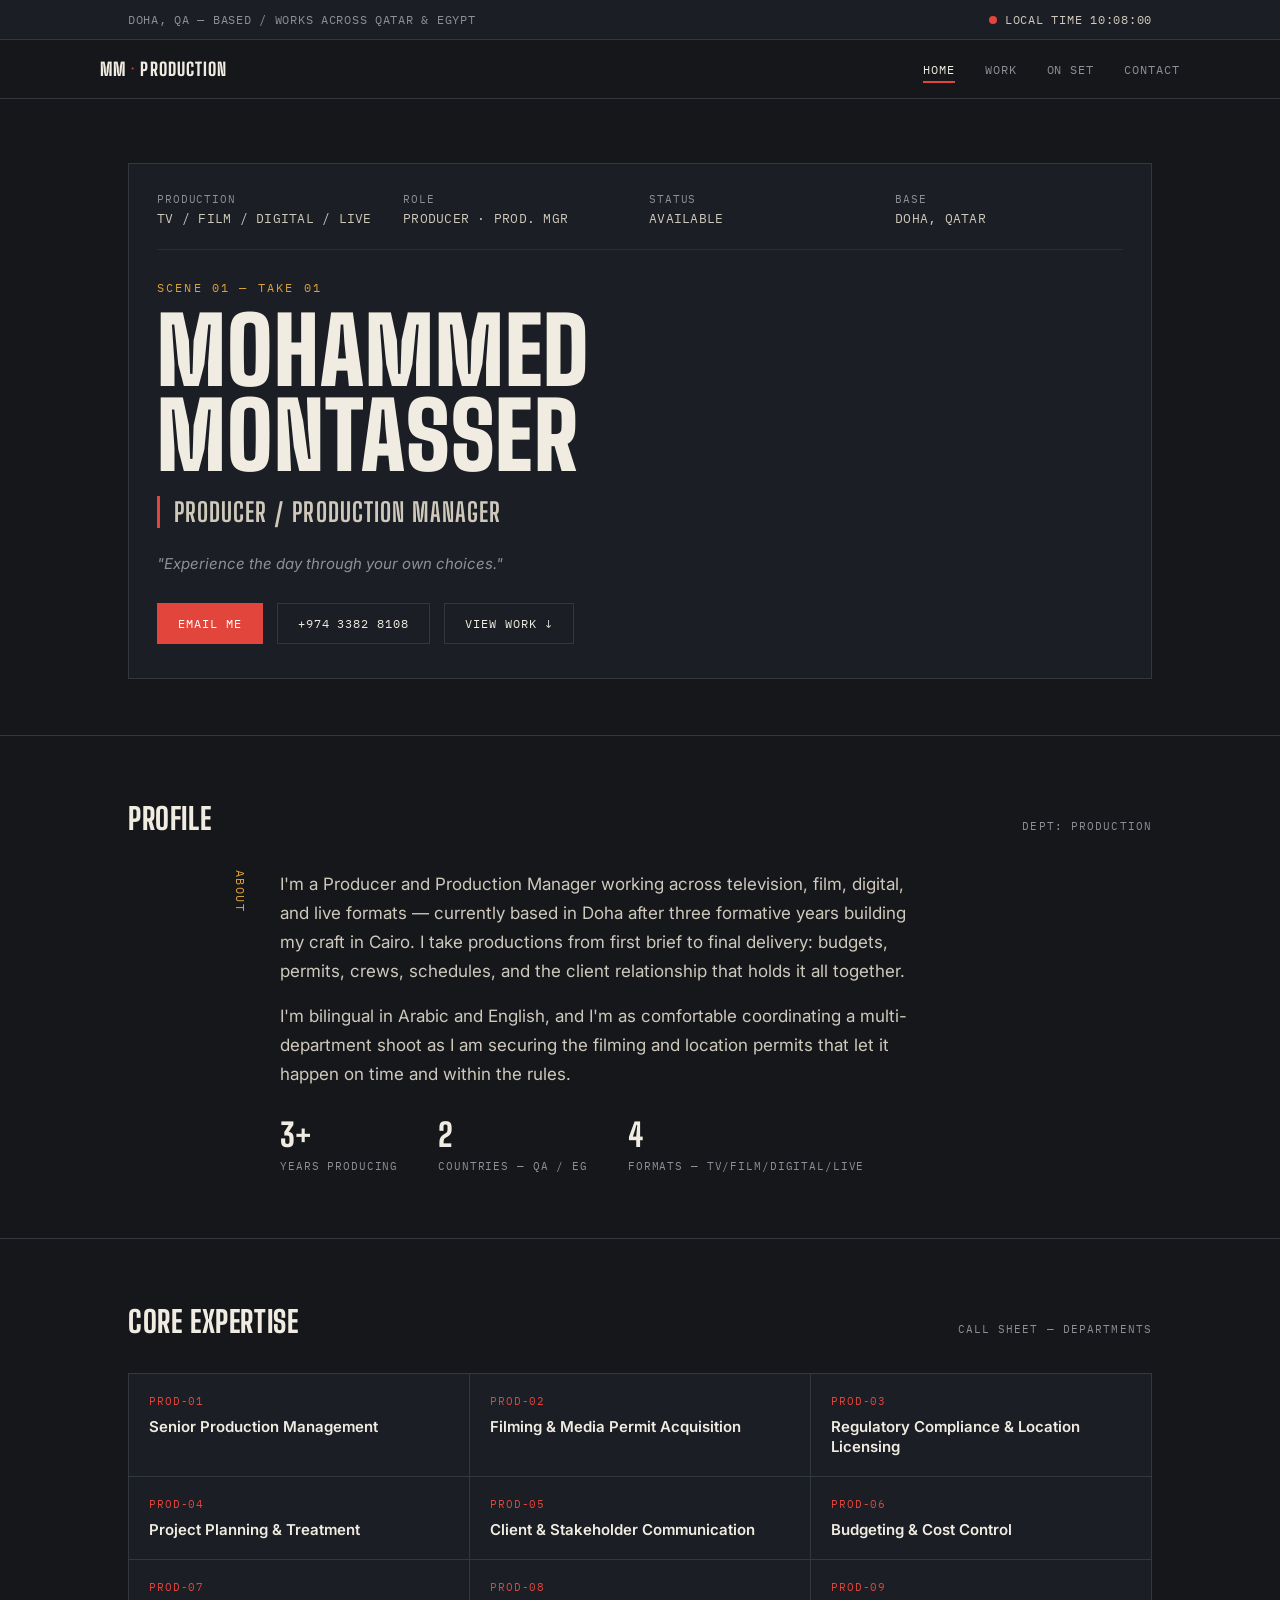
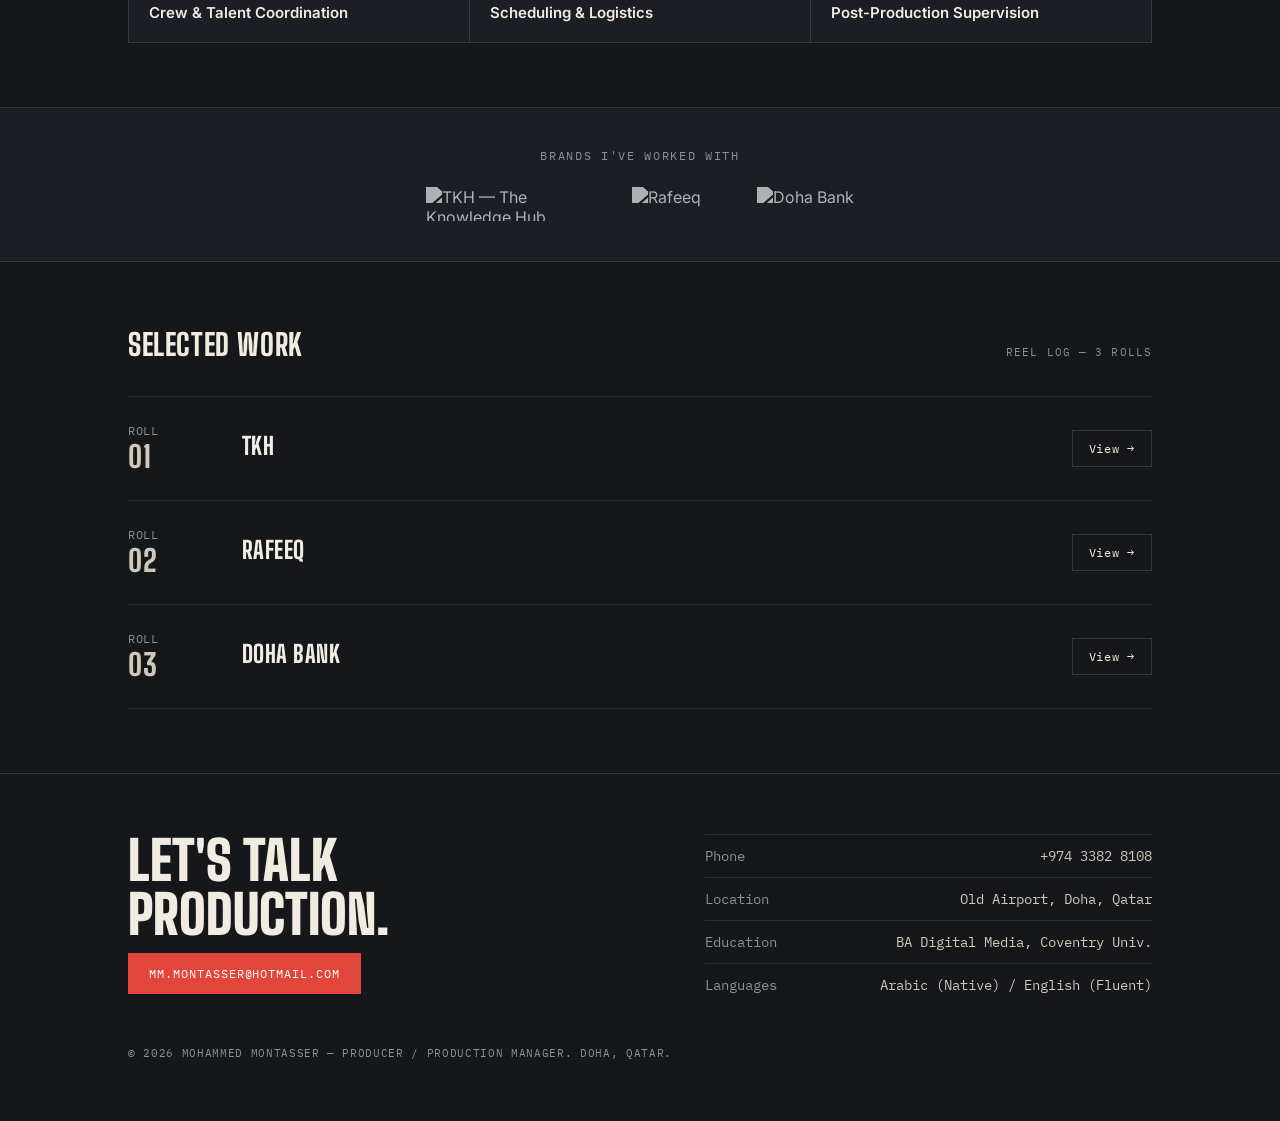
==== index.html @ 74877bb8 "Add files via upload" ====
<!DOCTYPE html>
<html lang="en">
<head>
<meta charset="UTF-8">
<meta name="viewport" content="width=device-width, initial-scale=1.0">
<title>Mohammed Montasser — Producer / Production Manager</title>
<link rel="preconnect" href="https://fonts.googleapis.com">
<link rel="preconnect" href="https://fonts.gstatic.com" crossorigin>
<link href="https://fonts.googleapis.com/css2?family=Big+Shoulders+Display:wght@600;700;900&family=IBM+Plex+Mono:wght@400;500;600&family=Inter:wght@400;500;600;700&display=swap" rel="stylesheet">
<link rel="stylesheet" href="styles.css">
</head>
<body>

  <div class="statusbar">
    <div class="wrap">
      <span>DOHA, QA — BASED / WORKS ACROSS QATAR &amp; EGYPT</span>
      <span class="onair"><span class="dot"></span> LOCAL TIME <span id="clock">--:--:--</span></span>
    </div>
  </div>

  <nav class="nav">
    <div class="wrap">
      <a class="brand" href="index.html">MM <span>·</span> PRODUCTION</a>
      <ul>
        <li><a href="index.html" class="active">Home</a></li>
        <li><a href="index.html#work">Work</a></li>
        <li><a href="on-set.html">On Set</a></li>
        <li><a href="index.html#contact">Contact</a></li>
      </ul>
    </div>
  </nav>

  <header class="hero">
    <div class="wrap">
      <div class="slate">
        <div class="slate-fields">
          <div>PRODUCTION <span>TV / FILM / DIGITAL / LIVE</span></div>
          <div>ROLE <span>PRODUCER · PROD. MGR</span></div>
          <div>STATUS <span>AVAILABLE</span></div>
          <div>BASE <span>DOHA, QATAR</span></div>
        </div>
        <div class="slate-main">
          <p class="eyebrow">SCENE 01 — TAKE 01</p>
          <h1 class="name">Mohammed<br>Montasser</h1>
          <p class="role-line">Producer / Production Manager</p>
          <p class="hero-quote">"Experience the day through your own choices."</p>
          <div class="hero-actions">
            <a class="btn primary" href="mailto:mm.montasser@hotmail.com">Email Me</a>
            <a class="btn" href="tel:+97433828108">+974 3382 8108</a>
            <a class="btn" href="#work">View Work ↓</a>
          </div>
        </div>
      </div>
    </div>
  </header>

  <section class="block" id="about">
    <div class="wrap">
      <div class="section-head">
        <h2>Profile</h2>
        <span class="section-tag">DEPT: PRODUCTION</span>
      </div>
      <div class="about-grid">
        <div class="about-label">ABOUT</div>
        <div>
          <p>I'm a Producer and Production Manager working across television, film, digital, and live formats — currently based in Doha after three formative years building my craft in Cairo. I take productions from first brief to final delivery: budgets, permits, crews, schedules, and the client relationship that holds it all together.</p>
          <p>I'm bilingual in Arabic and English, and I'm as comfortable coordinating a multi-department shoot as I am securing the filming and location permits that let it happen on time and within the rules.</p>
          <div class="about-stats">
            <div class="stat"><b>3+</b><span>Years Producing</span></div>
            <div class="stat"><b>2</b><span>Countries — QA / EG</span></div>
            <div class="stat"><b>4</b><span>Formats — TV/Film/Digital/Live</span></div>
          </div>
        </div>
      </div>
    </div>
  </section>

  <section class="block" id="expertise">
    <div class="wrap">
      <div class="section-head">
        <h2>Core Expertise</h2>
        <span class="section-tag">CALL SHEET — DEPARTMENTS</span>
      </div>
      <div class="tag-grid">
        <div class="tag-cell"><span class="tag-code">PROD-01</span><span class="tag-name">Senior Production Management</span></div>
        <div class="tag-cell"><span class="tag-code">PROD-02</span><span class="tag-name">Filming &amp; Media Permit Acquisition</span></div>
        <div class="tag-cell"><span class="tag-code">PROD-03</span><span class="tag-name">Regulatory Compliance &amp; Location Licensing</span></div>
        <div class="tag-cell"><span class="tag-code">PROD-04</span><span class="tag-name">Project Planning &amp; Treatment</span></div>
        <div class="tag-cell"><span class="tag-code">PROD-05</span><span class="tag-name">Client &amp; Stakeholder Communication</span></div>
        <div class="tag-cell"><span class="tag-code">PROD-06</span><span class="tag-name">Budgeting &amp; Cost Control</span></div>
        <div class="tag-cell"><span class="tag-code">PROD-07</span><span class="tag-name">Crew &amp; Talent Coordination</span></div>
        <div class="tag-cell"><span class="tag-code">PROD-08</span><span class="tag-name">Scheduling &amp; Logistics</span></div>
        <div class="tag-cell"><span class="tag-code">PROD-09</span><span class="tag-name">Post-Production Supervision</span></div>
      </div>
    </div>
  </section>

  <section class="logo-strip">
    <div class="wrap">
      <p class="logo-strip-label">Brands I've worked with</p>
      <div class="logo-row">
        <img src="https://info.tkh.edu.eg/hubfs/The%20Knowledge%20Hub_Logo-02.png" alt="TKH — The Knowledge Hub Universities" class="brand-logo">
        <img src="logos/rafeeq.png" alt="Rafeeq" class="brand-logo">
        <img src="https://companieslogo.com/img/orig/DHBK.QA_BIG-c0609cbf.png" alt="Doha Bank" class="brand-logo">
      </div>
    </div>
  </section>

  <section class="block" id="work">
    <div class="wrap">
      <div class="section-head">
        <h2>Selected Work</h2>
        <span class="section-tag">REEL LOG — 3 ROLLS</span>
      </div>
      <div class="work-list">
        <div class="work-item">
          <div class="work-roll">ROLL<b>01</b></div>
          <div>
            <p class="work-title">TKH</p>
          </div>
          <a class="work-link" href="https://mohammedmontasser.mypixieset.com/portfolio/" target="_blank" rel="noopener">View →</a>
        </div>
        <div class="work-item">
          <div class="work-roll">ROLL<b>02</b></div>
          <div>
            <p class="work-title">Rafeeq</p>
          </div>
          <a class="work-link" href="https://mohammedmontasser.mypixieset.com/new-page/" target="_blank" rel="noopener">View →</a>
        </div>
        <div class="work-item">
          <div class="work-roll">ROLL<b>03</b></div>
          <div>
            <p class="work-title">Doha Bank</p>
          </div>
          <a class="work-link" href="https://mohammedmontasser.mypixieset.com/portfolio/" target="_blank" rel="noopener">View →</a>
        </div>
      </div>
    </div>
  </section>

  <footer id="contact">
    <div class="wrap">
      <div class="contact-grid">
        <div>
          <h2>Let's talk<br>production.</h2>
          <a class="btn primary" href="mailto:mm.montasser@hotmail.com">mm.montasser@hotmail.com</a>
        </div>
        <ul class="contact-list">
          <li><span>Phone</span><a href="tel:+97433828108">+974 3382 8108</a></li>
          <li><span>Location</span><span>Old Airport, Doha, Qatar</span></li>
          <li><span>Education</span><span>BA Digital Media, Coventry Univ.</span></li>
          <li><span>Languages</span><span>Arabic (Native) / English (Fluent)</span></li>
        </ul>
      </div>
      <p class="foot-note">© 2026 MOHAMMED MONTASSER — PRODUCER / PRODUCTION MANAGER. DOHA, QATAR.</p>
    </div>
  </footer>

<script>
  function tick(){
    const el = document.getElementById('clock');
    const now = new Date();
    const parts = new Intl.DateTimeFormat('en-GB', {
      timeZone: 'Asia/Qatar',
      hour: '2-digit', minute: '2-digit', second: '2-digit', hour12: false
    }).formatToParts(now);
    const get = t => parts.find(p => p.type === t).value;
    el.textContent = `${get('hour')}:${get('minute')}:${get('second')}`;
  }
  tick();
  setInterval(tick, 1000);
</script>

</body>
</html>
---- styles.css ----
:root{
    --bg:        #15171b;
    --bg-panel:  #1b1e24;
    --bg-panel-2:#20242b;
    --paper:     #f1ece1;
    --paper-dim: #cfc9bc;
    --muted:     #8d9096;
    --line:      #33373e;
    --line-soft: #2a2d33;
    --red:       #e2453c;
    --amber:     #d9a03b;
    --ink:       #17181a;

    --font-display: 'Big Shoulders Display', 'Arial Narrow', sans-serif;
    --font-body: 'Inter', -apple-system, 'Segoe UI', sans-serif;
    --font-mono: 'IBM Plex Mono', 'Courier New', monospace;
  }

  *{ box-sizing: border-box; }
  html{ scroll-behavior: smooth; }
  body{
    margin:0;
    background: var(--bg);
    color: var(--paper);
    font-family: var(--font-body);
    -webkit-font-smoothing: antialiased;
  }
  a{ color: inherit; }
  img{ max-width:100%; display:block; }

  .wrap{
    max-width: 1080px;
    margin: 0 auto;
    padding: 0 28px;
  }

  /* ---------- status bar ---------- */
  .statusbar{
    border-bottom: 1px solid var(--line);
    background: var(--bg-panel);
  }
  .statusbar .wrap{
    display:flex;
    justify-content: space-between;
    align-items:center;
    padding-top: 12px;
    padding-bottom: 12px;
    font-family: var(--font-mono);
    font-size: 12px;
    letter-spacing: 0.06em;
    color: var(--muted);
    flex-wrap: wrap;
    gap: 8px;
  }
  .statusbar .onair{
    display:flex;
    align-items:center;
    gap:8px;
    color: var(--paper-dim);
  }
  .dot{
    width:8px; height:8px; border-radius:50%;
    background: var(--red);
    box-shadow: 0 0 0 0 rgba(226,69,60,0.6);
    animation: pulse 2s infinite;
  }
  @keyframes pulse{
    0%   { box-shadow: 0 0 0 0 rgba(226,69,60,0.55); }
    70%  { box-shadow: 0 0 0 8px rgba(226,69,60,0); }
    100% { box-shadow: 0 0 0 0 rgba(226,69,60,0); }
  }

  /* ---------- primary nav ---------- */
  .nav{
    background: var(--bg);
    border-bottom: 1px solid var(--line);
  }
  .nav .wrap{
    display:flex;
    align-items:center;
    justify-content: space-between;
    padding: 18px 0;
  }
  .nav .brand{
    font-family: var(--font-display);
    font-weight: 800;
    font-size: 18px;
    letter-spacing: 0.06em;
    text-transform: uppercase;
    text-decoration:none;
    color: var(--paper);
  }
  .nav .brand span{ color: var(--red); }
  .nav ul{
    list-style:none;
    display:flex;
    gap: 30px;
    margin:0; padding:0;
    font-family: var(--font-mono);
    font-size: 12px;
    letter-spacing: 0.08em;
    text-transform: uppercase;
  }
  .nav ul a{
    text-decoration:none;
    color: var(--muted);
    padding-bottom: 4px;
    border-bottom: 2px solid transparent;
    transition: all .15s ease;
  }
  .nav ul a:hover,
  .nav ul a.active{
    color: var(--paper);
    border-bottom-color: var(--red);
  }

  /* ---------- hero / slate ---------- */
  .hero{
    padding: 64px 0 56px;
    border-bottom: 1px solid var(--line);
  }
  .slate{
    border: 1px solid var(--line);
    background: var(--bg-panel);
    padding: 28px 28px 0;
  }
  .slate-fields{
    display:grid;
    grid-template-columns: repeat(4, 1fr);
    gap: 18px;
    font-family: var(--font-mono);
    font-size: 11px;
    letter-spacing: 0.08em;
    color: var(--muted);
    padding-bottom: 22px;
    border-bottom: 1px solid var(--line-soft);
  }
  .slate-fields div span{
    display:block;
    color: var(--paper-dim);
    font-size: 13px;
    margin-top: 4px;
    letter-spacing: 0.02em;
  }
  .slate-main{
    padding: 30px 0 30px;
  }
  .eyebrow{
    font-family: var(--font-mono);
    font-size: 12px;
    letter-spacing: 0.18em;
    color: var(--amber);
    margin: 0 0 14px;
  }
  h1.name{
    font-family: var(--font-display);
    font-weight: 900;
    font-size: clamp(46px, 8vw, 92px);
    line-height: 0.92;
    letter-spacing: 0.01em;
    margin: 0 0 18px;
    color: var(--paper);
    text-transform: uppercase;
  }
  .role-line{
    font-family: var(--font-display);
    font-weight: 700;
    font-size: clamp(18px, 2.4vw, 26px);
    letter-spacing: 0.04em;
    text-transform: uppercase;
    color: var(--paper-dim);
    border-left: 3px solid var(--red);
    padding-left: 14px;
    margin: 0 0 26px;
  }
  .hero-quote{
    font-family: var(--font-body);
    font-style: italic;
    color: var(--muted);
    font-size: 15px;
    max-width: 480px;
    margin: 0;
  }
  .hero-actions{
    display:flex;
    gap: 14px;
    margin-top: 30px;
    flex-wrap: wrap;
    padding-bottom: 4px;
  }
  .btn{
    font-family: var(--font-mono);
    font-size: 12px;
    letter-spacing: 0.08em;
    text-transform: uppercase;
    text-decoration: none;
    padding: 12px 20px;
    border: 1px solid var(--line);
    color: var(--paper);
    transition: all .15s ease;
  }
  .btn:hover{ border-color: var(--paper); }
  .btn.primary{
    background: var(--red);
    border-color: var(--red);
    color: #fff;
  }
  .btn.primary:hover{ background: #c73a32; border-color:#c73a32; }

  /* ---------- section shell ---------- */
  section.block{
    padding: 64px 0;
    border-bottom: 1px solid var(--line);
  }
  .section-head{
    display:flex;
    align-items: baseline;
    justify-content: space-between;
    margin-bottom: 34px;
    gap: 20px;
  }
  .section-head h2{
    font-family: var(--font-display);
    font-weight: 800;
    font-size: 30px;
    text-transform: uppercase;
    letter-spacing: 0.02em;
    margin: 0;
    color: var(--paper);
  }
  .section-tag{
    font-family: var(--font-mono);
    font-size: 11px;
    letter-spacing: 0.1em;
    color: var(--muted);
    white-space: nowrap;
  }

  /* ---------- about ---------- */
  .about-grid{
    display:grid;
    grid-template-columns: 120px 1fr;
    gap: 32px;
  }
  .about-label{
    font-family: var(--font-mono);
    font-size: 12px;
    color: var(--amber);
    letter-spacing: 0.12em;
    writing-mode: vertical-rl;
    text-orientation: mixed;
    align-self: start;
  }
  .about-grid p{
    font-size: 17px;
    line-height: 1.7;
    color: var(--paper-dim);
    max-width: 640px;
    margin: 0 0 16px;
  }
  .about-stats{
    display:flex;
    gap: 40px;
    margin-top: 28px;
    flex-wrap: wrap;
  }
  .stat b{
    display:block;
    font-family: var(--font-display);
    font-size: 32px;
    color: var(--paper);
    font-weight: 800;
  }
  .stat span{
    font-family: var(--font-mono);
    font-size: 11px;
    letter-spacing: 0.08em;
    color: var(--muted);
    text-transform: uppercase;
  }

  /* ---------- expertise ---------- */
  .tag-grid{
    display:grid;
    grid-template-columns: repeat(3, 1fr);
    gap: 1px;
    background: var(--line);
    border: 1px solid var(--line);
  }
  .tag-cell{
    background: var(--bg-panel);
    padding: 20px 20px;
  }
  .tag-code{
    display:block;
    font-family: var(--font-mono);
    font-size: 11px;
    color: var(--red);
    letter-spacing: 0.08em;
    margin-bottom: 8px;
  }
  .tag-name{
    font-family: var(--font-body);
    font-weight: 600;
    font-size: 15px;
    color: var(--paper);
  }

  /* ---------- work ---------- */
  .work-list{
    display:flex;
    flex-direction: column;
  }
  .work-item{
    display:grid;
    grid-template-columns: 90px 1fr auto;
    gap: 24px;
    align-items: center;
    padding: 26px 0;
    border-top: 1px solid var(--line-soft);
  }
  .work-item:last-child{ border-bottom: 1px solid var(--line-soft); }
  .work-roll{
    font-family: var(--font-mono);
    font-size: 12px;
    color: var(--muted);
    letter-spacing: 0.06em;
  }
  .work-roll b{
    display:block;
    font-family: var(--font-display);
    font-size: 30px;
    color: var(--paper-dim);
    font-weight: 800;
  }
  .work-title{
    font-family: var(--font-display);
    font-weight: 800;
    font-size: 24px;
    letter-spacing: 0.02em;
    text-transform: uppercase;
    color: var(--paper);
    margin: 0 0 6px;
  }
  .work-desc{
    font-size: 14px;
    color: var(--muted);
    max-width: 480px;
    line-height: 1.55;
  }
  .work-desc em{
    color: var(--amber);
    font-style: normal;
  }
  .work-link{
    font-family: var(--font-mono);
    font-size: 12px;
    letter-spacing: 0.06em;
    text-decoration: none;
    color: var(--paper);
    border: 1px solid var(--line);
    padding: 10px 16px;
    white-space: nowrap;
    transition: border-color .15s ease;
  }
  .work-link:hover{ border-color: var(--amber); color: var(--amber); }

  /* ---------- footer / contact ---------- */
  footer{
    padding: 60px 0 50px;
  }
  .contact-grid{
    display:grid;
    grid-template-columns: 1.2fr 1fr;
    gap: 40px;
  }
  footer h2{
    font-family: var(--font-display);
    font-weight: 900;
    font-size: clamp(34px,5vw,54px);
    text-transform: uppercase;
    margin: 0 0 20px;
    line-height: 1;
  }
  .contact-list{
    list-style:none;
    margin:0; padding:0;
    font-family: var(--font-mono);
    font-size: 14px;
  }
  .contact-list li{
    padding: 12px 0;
    border-top: 1px solid var(--line-soft);
    display:flex;
    justify-content: space-between;
    color: var(--paper-dim);
  }
  .contact-list li span:first-child{ color: var(--muted); }
  .contact-list li a{ text-decoration:none; color: var(--paper-dim); }
  .contact-list li a:hover{ color: var(--amber); }
  .foot-note{
    margin-top: 40px;
    font-family: var(--font-mono);
    font-size: 11px;
    color: var(--muted);
    letter-spacing: 0.06em;
  }

  @media (max-width: 720px){
    .slate-fields{ grid-template-columns: repeat(2,1fr); }
    .about-grid{ grid-template-columns: 1fr; }
    .about-label{ writing-mode: horizontal-tb; }
    .tag-grid{ grid-template-columns: 1fr 1fr; }
    .work-item{ grid-template-columns: 1fr; text-align:left; }
    .work-link{ justify-self:start; }
    .contact-grid{ grid-template-columns: 1fr; }
  }

/* ---------- on-set page ---------- */
.page-hero{
  padding: 56px 0 40px;
  border-bottom: 1px solid var(--line);
}
.page-hero .eyebrow{ margin-bottom: 12px; }
.page-hero h1{
  font-family: var(--font-display);
  font-weight: 900;
  font-size: clamp(40px, 7vw, 78px);
  text-transform: uppercase;
  line-height: 0.95;
  margin: 0 0 18px;
}
.page-hero p{
  color: var(--paper-dim);
  font-size: 16px;
  max-width: 560px;
  line-height: 1.7;
}

.frame{
  display:grid;
  grid-template-columns: 1fr 1fr;
  gap: 48px;
  align-items: center;
  padding: 64px 0;
  border-bottom: 1px solid var(--line);
}
.frame.reverse .frame-img{ order: 2; }
.frame.reverse .frame-text{ order: 1; }
.frame-img{
  position: relative;
  border: 1px solid var(--line);
  background: var(--bg-panel);
}
.frame-img img{
  width:100%;
  height: 100%;
  object-fit: cover;
  aspect-ratio: 4/5;
  filter: grayscale(15%) contrast(1.03);
}
.frame-tag{
  position:absolute;
  top:12px; left:12px;
  font-family: var(--font-mono);
  font-size: 10px;
  letter-spacing: 0.08em;
  background: rgba(21,23,27,0.82);
  color: var(--amber);
  padding: 5px 9px;
  border: 1px solid var(--line);
}
.frame-text .stage{
  font-family: var(--font-mono);
  font-size: 11px;
  letter-spacing: 0.1em;
  color: var(--red);
  text-transform: uppercase;
  margin: 0 0 10px;
}
.frame-text h3{
  font-family: var(--font-display);
  font-weight: 800;
  font-size: 26px;
  text-transform: uppercase;
  letter-spacing: 0.02em;
  margin: 0 0 14px;
  color: var(--paper);
}
.frame-text p{
  color: var(--paper-dim);
  font-size: 15px;
  line-height: 1.7;
  margin: 0;
}

.frame-solo{
  padding: 64px 0;
  border-bottom: 1px solid var(--line);
}
.frame-solo .frame-img{ aspect-ratio: unset; margin-bottom: 22px; }
.frame-solo .frame-img img{ aspect-ratio: 21/9; }
.frame-solo .frame-text{ max-width: 640px; }

@media (max-width: 780px){
  .frame{ grid-template-columns: 1fr; gap: 22px; }
  .frame.reverse .frame-img,
  .frame.reverse .frame-text{ order: initial; }
}

/* ---------- trusted-by logo strip ---------- */
.logo-strip{
  padding: 40px 0;
  border-bottom: 1px solid var(--line);
  background: var(--bg-panel);
}
.logo-strip-label{
  text-align: center;
  font-family: var(--font-mono);
  font-size: 12px;
  letter-spacing: 0.14em;
  text-transform: uppercase;
  color: var(--muted);
  margin: 0 0 24px;
}
.logo-row{
  display: flex;
  align-items: center;
  justify-content: center;
  gap: 56px;
  flex-wrap: wrap;
}
.brand-logo{
  height: 34px;
  width: auto;
  max-width: 150px;
  object-fit: contain;
  filter: grayscale(1) brightness(2.2) opacity(0.65);
  transition: filter 0.25s ease;
}
.brand-logo:hover{
  filter: grayscale(0) brightness(1) opacity(1);
}
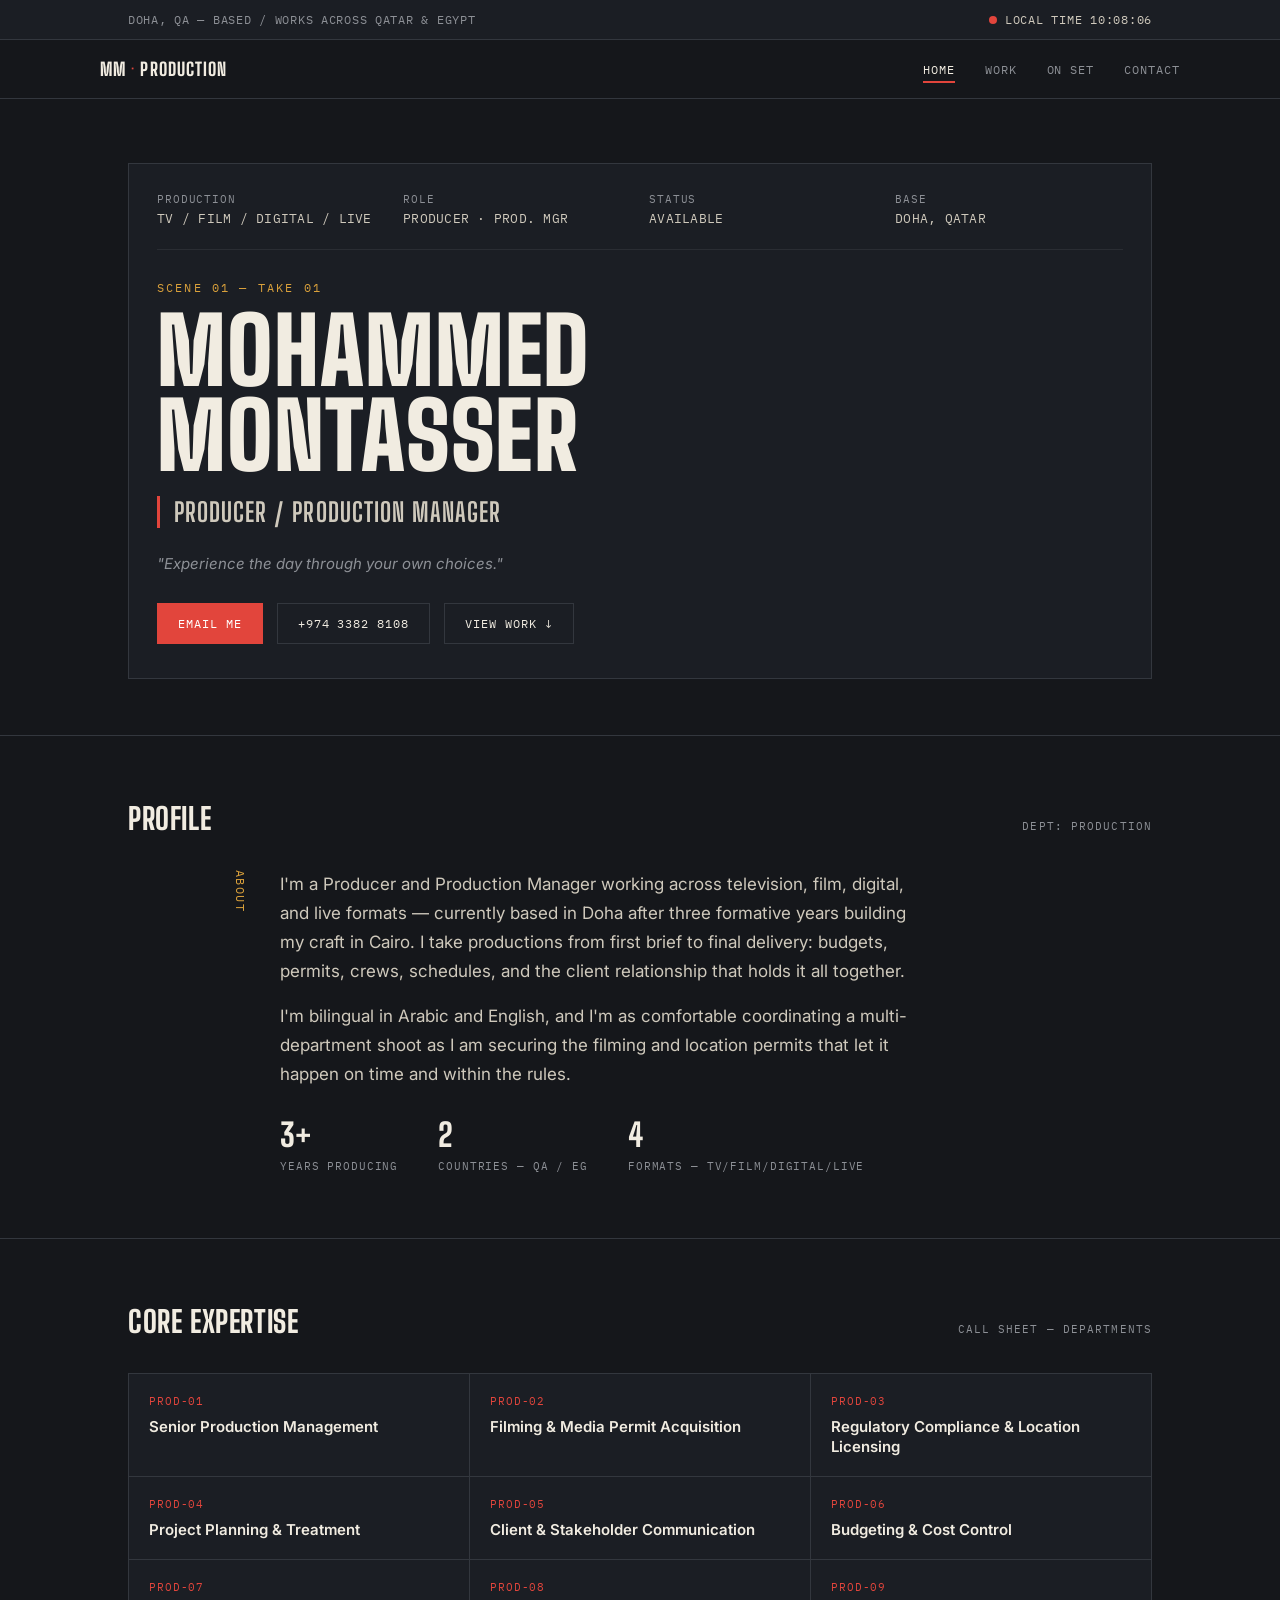
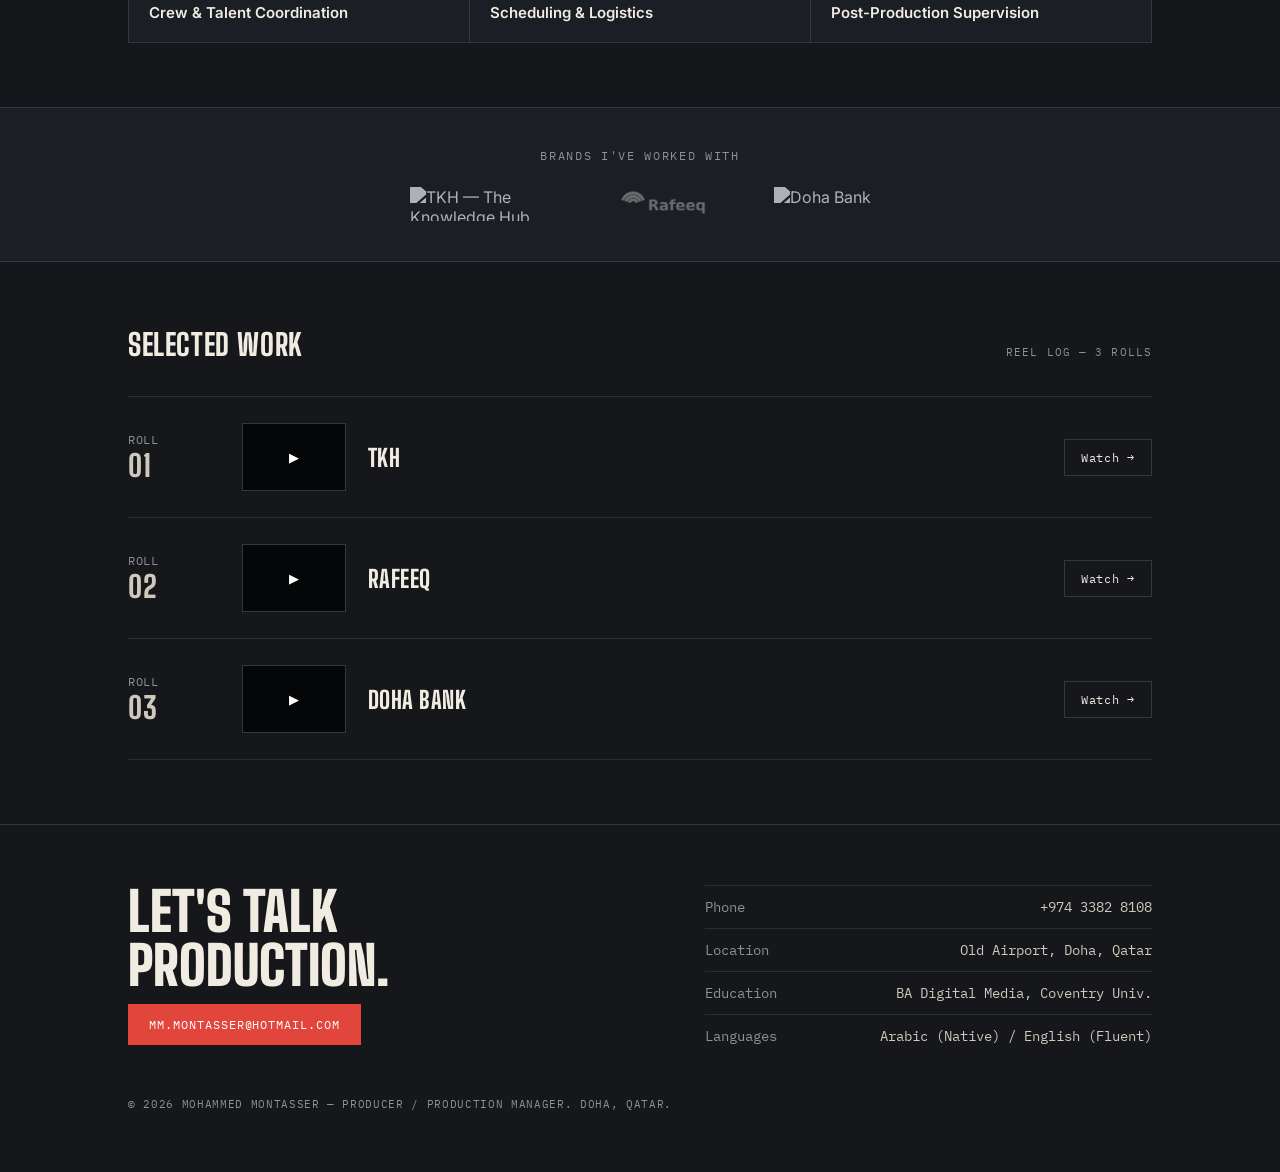
==== commit a536b9ab: "Add files via upload" ====
--- a/index.html
+++ b/index.html
@@ -115,26 +115,82 @@
       <div class="work-list">
         <div class="work-item">
           <div class="work-roll">ROLL<b>01</b></div>
-          <div>
+          <div class="work-info">
+            <button type="button" class="work-thumb" data-video="videos/tkh.mp4" data-title="TKH" aria-label="Play TKH reel">
+              <video class="work-thumb-video" src="videos/tkh.mp4" muted loop playsinline autoplay preload="metadata"></video>
+              <span class="work-thumb-play" aria-hidden="true">▶</span>
+            </button>
             <p class="work-title">TKH</p>
           </div>
-          <a class="work-link" href="https://mohammedmontasser.mypixieset.com/portfolio/" target="_blank" rel="noopener">View →</a>
+          <button type="button" class="work-link work-play-trigger" data-video="videos/tkh.mp4" data-title="TKH">Watch →</button>
         </div>
         <div class="work-item">
           <div class="work-roll">ROLL<b>02</b></div>
-          <div>
+          <div class="work-info">
+            <button type="button" class="work-thumb" data-video="videos/rafeeq.mp4" data-title="Rafeeq" aria-label="Play Rafeeq reel">
+              <video class="work-thumb-video" src="videos/rafeeq.mp4" muted loop playsinline autoplay preload="metadata"></video>
+              <span class="work-thumb-play" aria-hidden="true">▶</span>
+            </button>
             <p class="work-title">Rafeeq</p>
           </div>
-          <a class="work-link" href="https://mohammedmontasser.mypixieset.com/new-page/" target="_blank" rel="noopener">View →</a>
+          <button type="button" class="work-link work-play-trigger" data-video="videos/rafeeq.mp4" data-title="Rafeeq">Watch →</button>
         </div>
         <div class="work-item">
           <div class="work-roll">ROLL<b>03</b></div>
-          <div>
+          <div class="work-info">
+            <button type="button" class="work-thumb" data-video="videos/doha-bank.mp4" data-title="Doha Bank" aria-label="Play Doha Bank reel">
+              <video class="work-thumb-video" src="videos/doha-bank.mp4" muted loop playsinline autoplay preload="metadata"></video>
+              <span class="work-thumb-play" aria-hidden="true">▶</span>
+            </button>
             <p class="work-title">Doha Bank</p>
           </div>
-          <a class="work-link" href="https://mohammedmontasser.mypixieset.com/portfolio/" target="_blank" rel="noopener">View →</a>
-        </div>
-      </div>
+          <button type="button" class="work-link work-play-trigger" data-video="videos/doha-bank.mp4" data-title="Doha Bank">Watch →</button>
+        </div>
+      </div>
+
+      <!-- Video lightbox: opened when a work reel thumbnail/button is clicked -->
+      <div class="video-lightbox" id="videoLightbox">
+        <button type="button" class="lightbox-close" id="lightboxClose" aria-label="Close video">×</button>
+        <div class="lightbox-inner">
+          <p class="lightbox-title" id="lightboxTitle"></p>
+          <video id="lightboxVideo" controls playsinline></video>
+        </div>
+      </div>
+
+      <script>
+        (function(){
+          var lightbox = document.getElementById('videoLightbox');
+          var video = document.getElementById('lightboxVideo');
+          var titleEl = document.getElementById('lightboxTitle');
+          var closeBtn = document.getElementById('lightboxClose');
+
+          document.querySelectorAll('[data-video]').forEach(function(el){
+            el.addEventListener('click', function(){
+              video.src = el.getAttribute('data-video');
+              titleEl.textContent = el.getAttribute('data-title') || '';
+              lightbox.classList.add('open');
+              document.body.classList.add('lightbox-locked');
+              video.play();
+            });
+          });
+
+          function closeLightbox(){
+            video.pause();
+            video.removeAttribute('src');
+            video.load();
+            lightbox.classList.remove('open');
+            document.body.classList.remove('lightbox-locked');
+          }
+
+          closeBtn.addEventListener('click', closeLightbox);
+          lightbox.addEventListener('click', function(e){
+            if (e.target === lightbox) closeLightbox();
+          });
+          document.addEventListener('keydown', function(e){
+            if (e.key === 'Escape') closeLightbox();
+          });
+        })();
+      </script>
     </div>
   </section>
 
--- a/styles.css
+++ b/styles.css
@@ -362,8 +362,102 @@
     padding: 10px 16px;
     white-space: nowrap;
     transition: border-color .15s ease;
+    background: transparent;
+    cursor: pointer;
   }
   .work-link:hover{ border-color: var(--amber); color: var(--amber); }
+
+  .work-info{
+    display: flex;
+    align-items: center;
+    gap: 22px;
+  }
+  .work-thumb{
+    position: relative;
+    width: 104px;
+    height: 68px;
+    flex-shrink: 0;
+    border: 1px solid var(--line);
+    overflow: hidden;
+    padding: 0;
+    background: #000;
+    cursor: pointer;
+  }
+  .work-thumb-video{
+    width: 100%;
+    height: 100%;
+    object-fit: cover;
+    display: block;
+  }
+  .work-thumb-play{
+    position: absolute;
+    inset: 0;
+    display: flex;
+    align-items: center;
+    justify-content: center;
+    color: #fff;
+    font-size: 13px;
+    background: rgba(21,23,27,0.28);
+    transition: background .15s ease;
+  }
+  .work-thumb:hover .work-thumb-play{ background: rgba(21,23,27,0.5); }
+  .work-info .work-title{ margin: 0; }
+
+  /* ---------- video lightbox ---------- */
+  body.lightbox-locked{ overflow: hidden; }
+  .video-lightbox{
+    position: fixed;
+    inset: 0;
+    z-index: 100;
+    display: none;
+    align-items: center;
+    justify-content: center;
+    background: rgba(8,6,20,0.92);
+    backdrop-filter: blur(8px);
+    padding: 40px 20px;
+  }
+  .video-lightbox.open{ display: flex; }
+  .lightbox-inner{
+    width: 100%;
+    max-width: 900px;
+  }
+  .lightbox-title{
+    color: #fff;
+    font-family: var(--font-display);
+    font-weight: 800;
+    text-transform: uppercase;
+    letter-spacing: 0.02em;
+    font-size: 1.2rem;
+    margin-bottom: 14px;
+    text-align: center;
+  }
+  .lightbox-inner video{
+    width: 100%;
+    max-height: 78vh;
+    border-radius: 4px;
+    background: #000;
+    display: block;
+  }
+  .lightbox-close{
+    position: absolute;
+    top: 24px;
+    right: 28px;
+    width: 44px;
+    height: 44px;
+    border-radius: 50%;
+    border: 1px solid rgba(255,255,255,0.3);
+    background: rgba(255,255,255,0.08);
+    color: #fff;
+    font-size: 1.6rem;
+    line-height: 1;
+    cursor: pointer;
+  }
+  .lightbox-close:hover{ background: rgba(255,255,255,0.18); }
+
+  @media (max-width: 720px){
+    .work-info{ flex-direction: column; align-items: flex-start; gap: 12px; }
+    .work-thumb{ width: 100%; height: 160px; }
+  }
 
   /* ---------- footer / contact ---------- */
   footer{
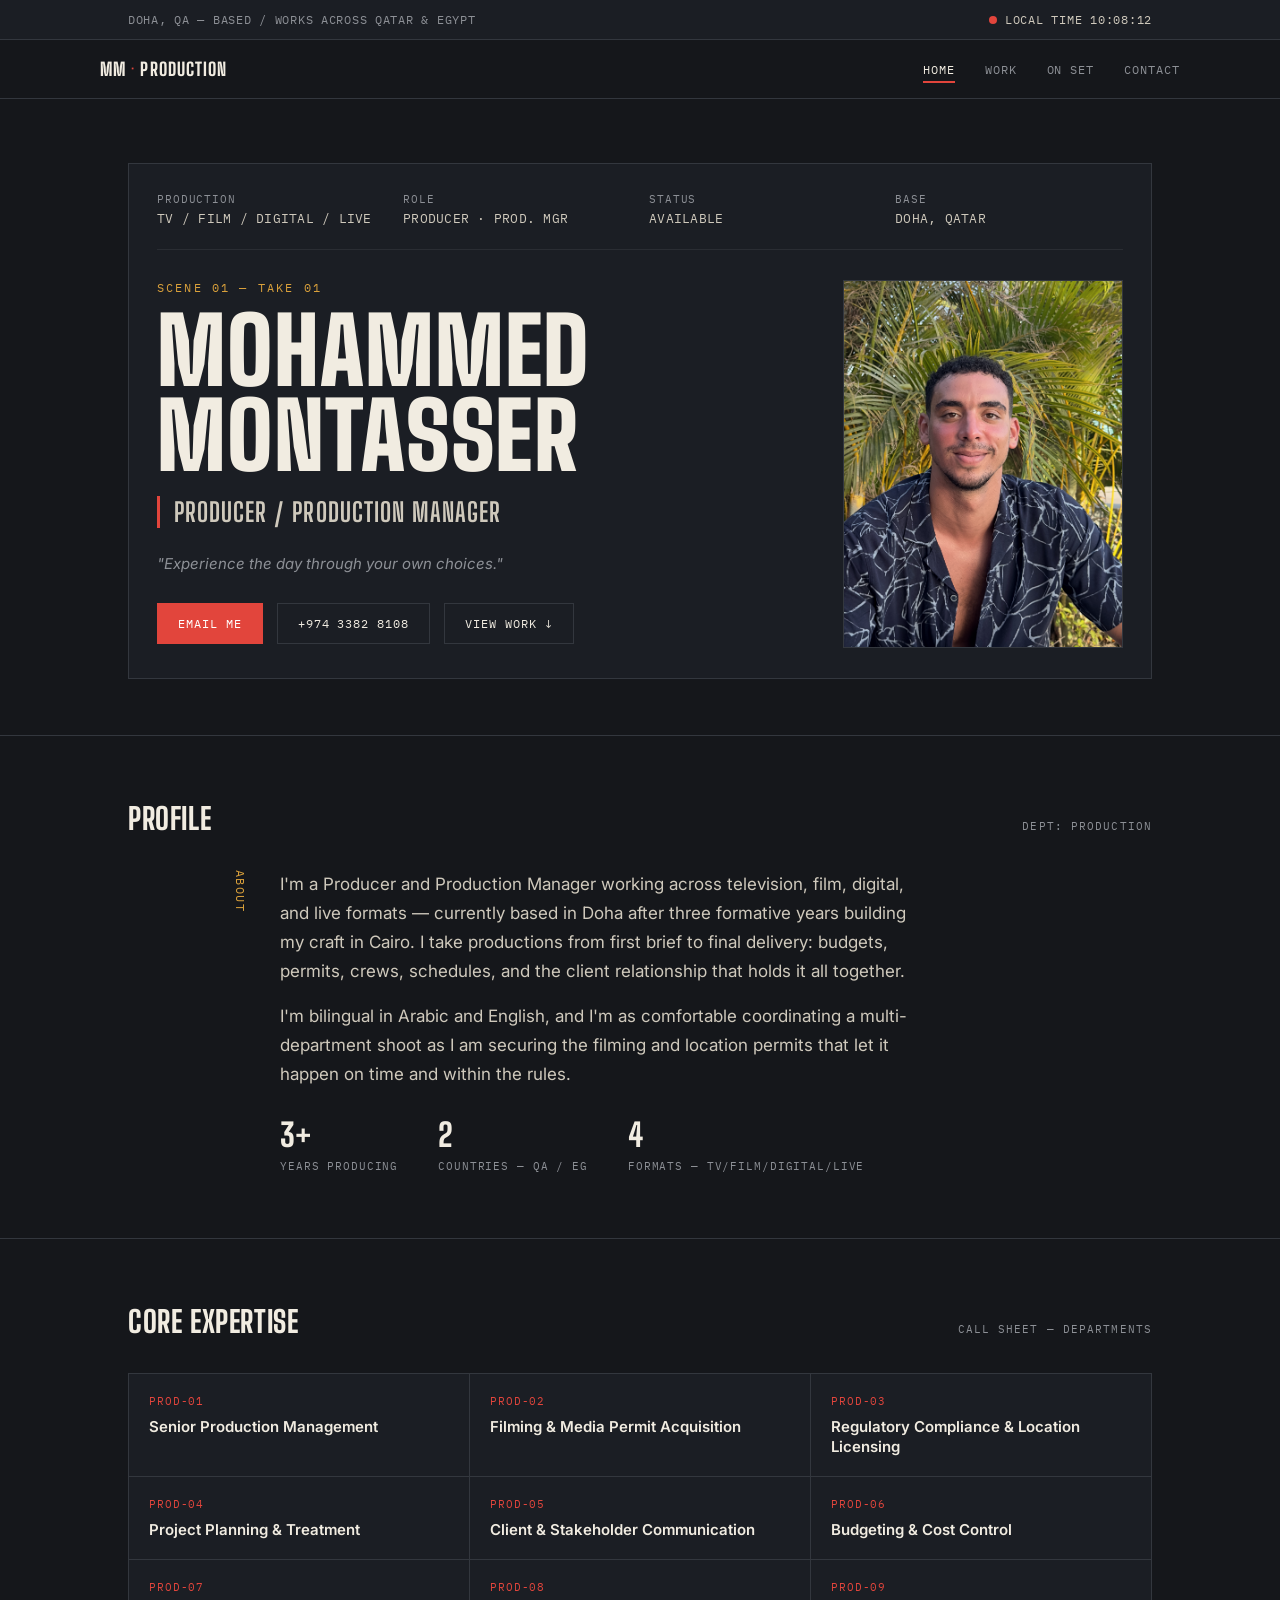
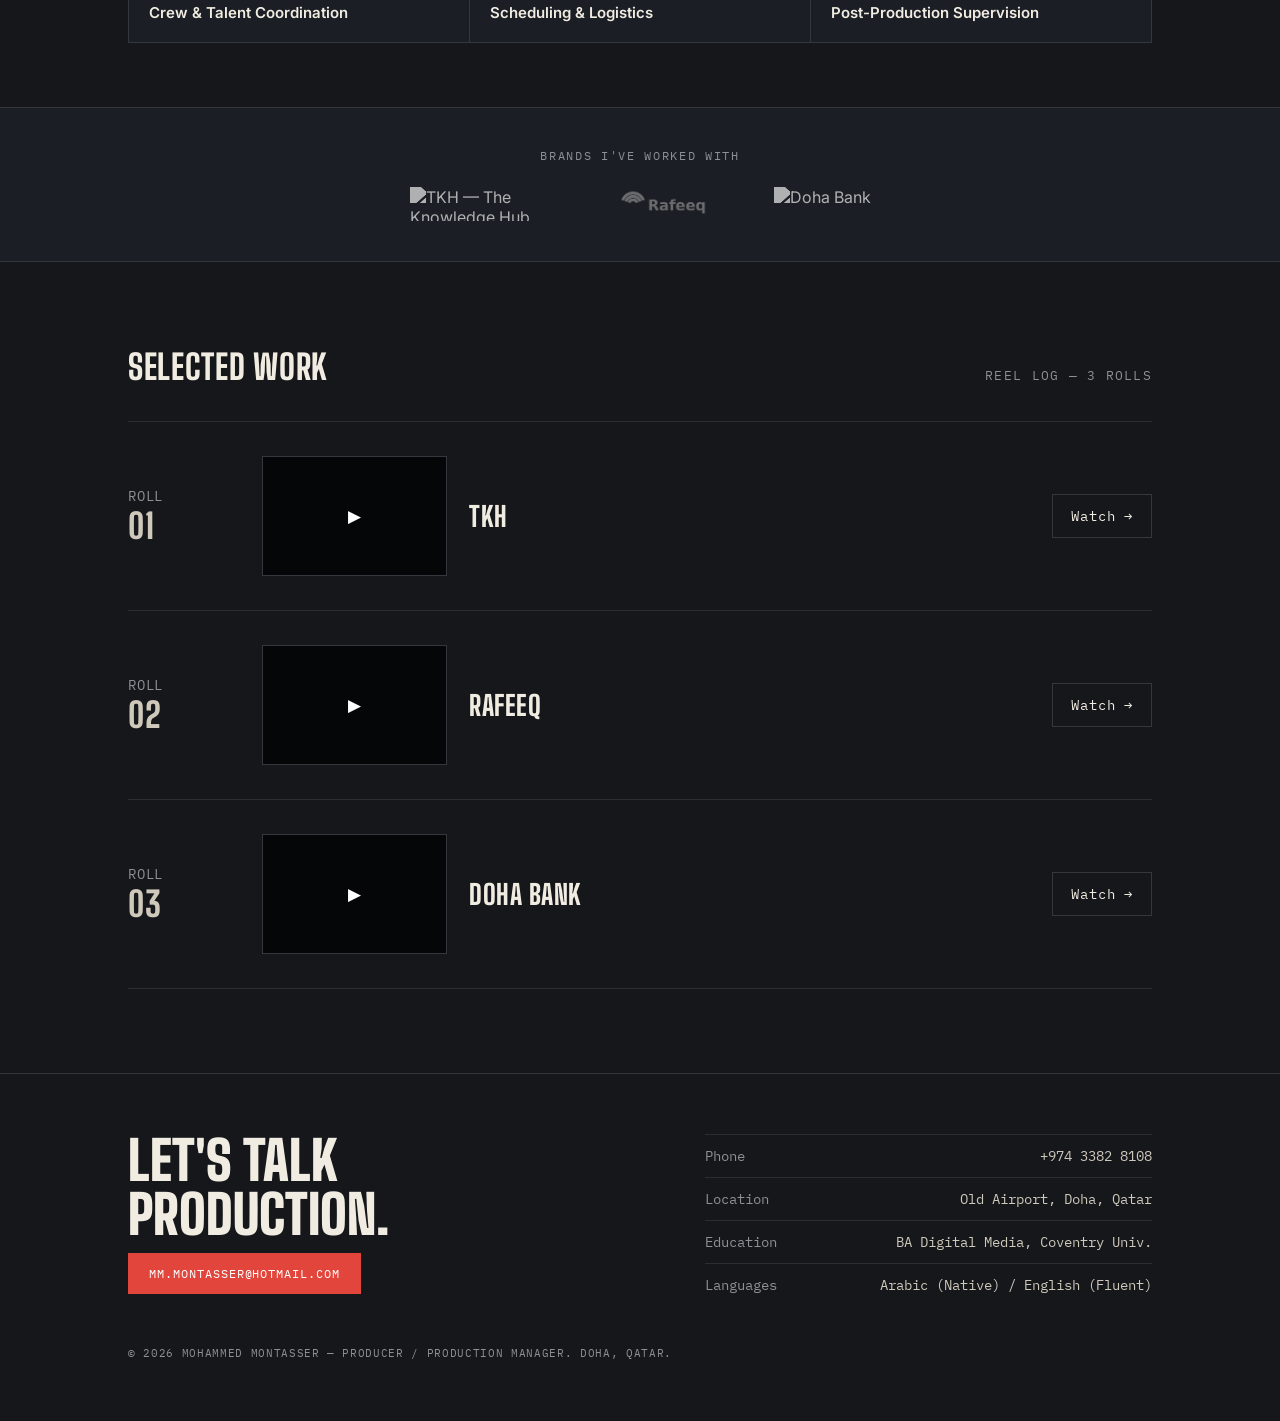
==== commit b63a46b4: "Add files via upload" ====
--- a/index.html
+++ b/index.html
@@ -40,14 +40,22 @@
           <div>BASE <span>DOHA, QATAR</span></div>
         </div>
         <div class="slate-main">
-          <p class="eyebrow">SCENE 01 — TAKE 01</p>
-          <h1 class="name">Mohammed<br>Montasser</h1>
-          <p class="role-line">Producer / Production Manager</p>
-          <p class="hero-quote">"Experience the day through your own choices."</p>
-          <div class="hero-actions">
-            <a class="btn primary" href="mailto:mm.montasser@hotmail.com">Email Me</a>
-            <a class="btn" href="tel:+97433828108">+974 3382 8108</a>
-            <a class="btn" href="#work">View Work ↓</a>
+          <div class="slate-main-grid">
+            <div class="slate-main-text">
+              <p class="eyebrow">SCENE 01 — TAKE 01</p>
+              <h1 class="name">Mohammed<br>Montasser</h1>
+              <p class="role-line">Producer / Production Manager</p>
+              <p class="hero-quote">"Experience the day through your own choices."</p>
+              <div class="hero-actions">
+                <a class="btn primary" href="mailto:mm.montasser@hotmail.com">Email Me</a>
+                <a class="btn" href="tel:+97433828108">+974 3382 8108</a>
+                <a class="btn" href="#work">View Work ↓</a>
+              </div>
+            </div>
+            <div class="slate-photo">
+              <span class="frame-tag">TALENT — 01</span>
+              <img src="headshot.jpg" alt="Mohammed Montasser">
+            </div>
           </div>
         </div>
       </div>
--- a/styles.css
+++ b/styles.css
@@ -145,6 +145,25 @@
   .slate-main{
     padding: 30px 0 30px;
   }
+  .slate-main-grid{
+    display: grid;
+    grid-template-columns: 1fr 280px;
+    gap: 44px;
+    align-items: center;
+  }
+  .slate-photo{
+    position: relative;
+    border: 1px solid var(--line);
+    background: var(--bg-panel);
+    align-self: stretch;
+  }
+  .slate-photo img{
+    width: 100%;
+    height: 100%;
+    object-fit: cover;
+    aspect-ratio: 4/5;
+    filter: grayscale(15%) contrast(1.03);
+  }
   .eyebrow{
     font-family: var(--font-mono);
     font-size: 12px;
@@ -307,43 +326,46 @@
   }
 
   /* ---------- work ---------- */
+  #work.block{ padding: 84px 0; }
+  #work .section-head h2{ font-size: 34.5px; }
+  #work .section-tag{ font-size: 12.65px; }
   .work-list{
     display:flex;
     flex-direction: column;
   }
   .work-item{
     display:grid;
-    grid-template-columns: 90px 1fr auto;
-    gap: 24px;
+    grid-template-columns: 104px 1fr auto;
+    gap: 30px;
     align-items: center;
-    padding: 26px 0;
+    padding: 34px 0;
     border-top: 1px solid var(--line-soft);
   }
   .work-item:last-child{ border-bottom: 1px solid var(--line-soft); }
   .work-roll{
     font-family: var(--font-mono);
-    font-size: 12px;
+    font-size: 13.8px;
     color: var(--muted);
     letter-spacing: 0.06em;
   }
   .work-roll b{
     display:block;
     font-family: var(--font-display);
-    font-size: 30px;
+    font-size: 34.5px;
     color: var(--paper-dim);
     font-weight: 800;
   }
   .work-title{
     font-family: var(--font-display);
     font-weight: 800;
-    font-size: 24px;
+    font-size: 27.6px;
     letter-spacing: 0.02em;
     text-transform: uppercase;
     color: var(--paper);
     margin: 0 0 6px;
   }
   .work-desc{
-    font-size: 14px;
+    font-size: 16.1px;
     color: var(--muted);
     max-width: 480px;
     line-height: 1.55;
@@ -354,12 +376,12 @@
   }
   .work-link{
     font-family: var(--font-mono);
-    font-size: 12px;
+    font-size: 13.8px;
     letter-spacing: 0.06em;
     text-decoration: none;
     color: var(--paper);
     border: 1px solid var(--line);
-    padding: 10px 16px;
+    padding: 12px 18px;
     white-space: nowrap;
     transition: border-color .15s ease;
     background: transparent;
@@ -374,8 +396,8 @@
   }
   .work-thumb{
     position: relative;
-    width: 104px;
-    height: 68px;
+    width: 185px;
+    height: 120px;
     flex-shrink: 0;
     border: 1px solid var(--line);
     overflow: hidden;
@@ -396,7 +418,7 @@
     align-items: center;
     justify-content: center;
     color: #fff;
-    font-size: 13px;
+    font-size: 17px;
     background: rgba(21,23,27,0.28);
     transition: background .15s ease;
   }
@@ -502,6 +524,8 @@
 
   @media (max-width: 720px){
     .slate-fields{ grid-template-columns: repeat(2,1fr); }
+    .slate-main-grid{ grid-template-columns: 1fr; }
+    .slate-photo{ order: -1; max-width: 220px; margin: 0 auto 8px; }
     .about-grid{ grid-template-columns: 1fr; }
     .about-label{ writing-mode: horizontal-tb; }
     .tag-grid{ grid-template-columns: 1fr 1fr; }
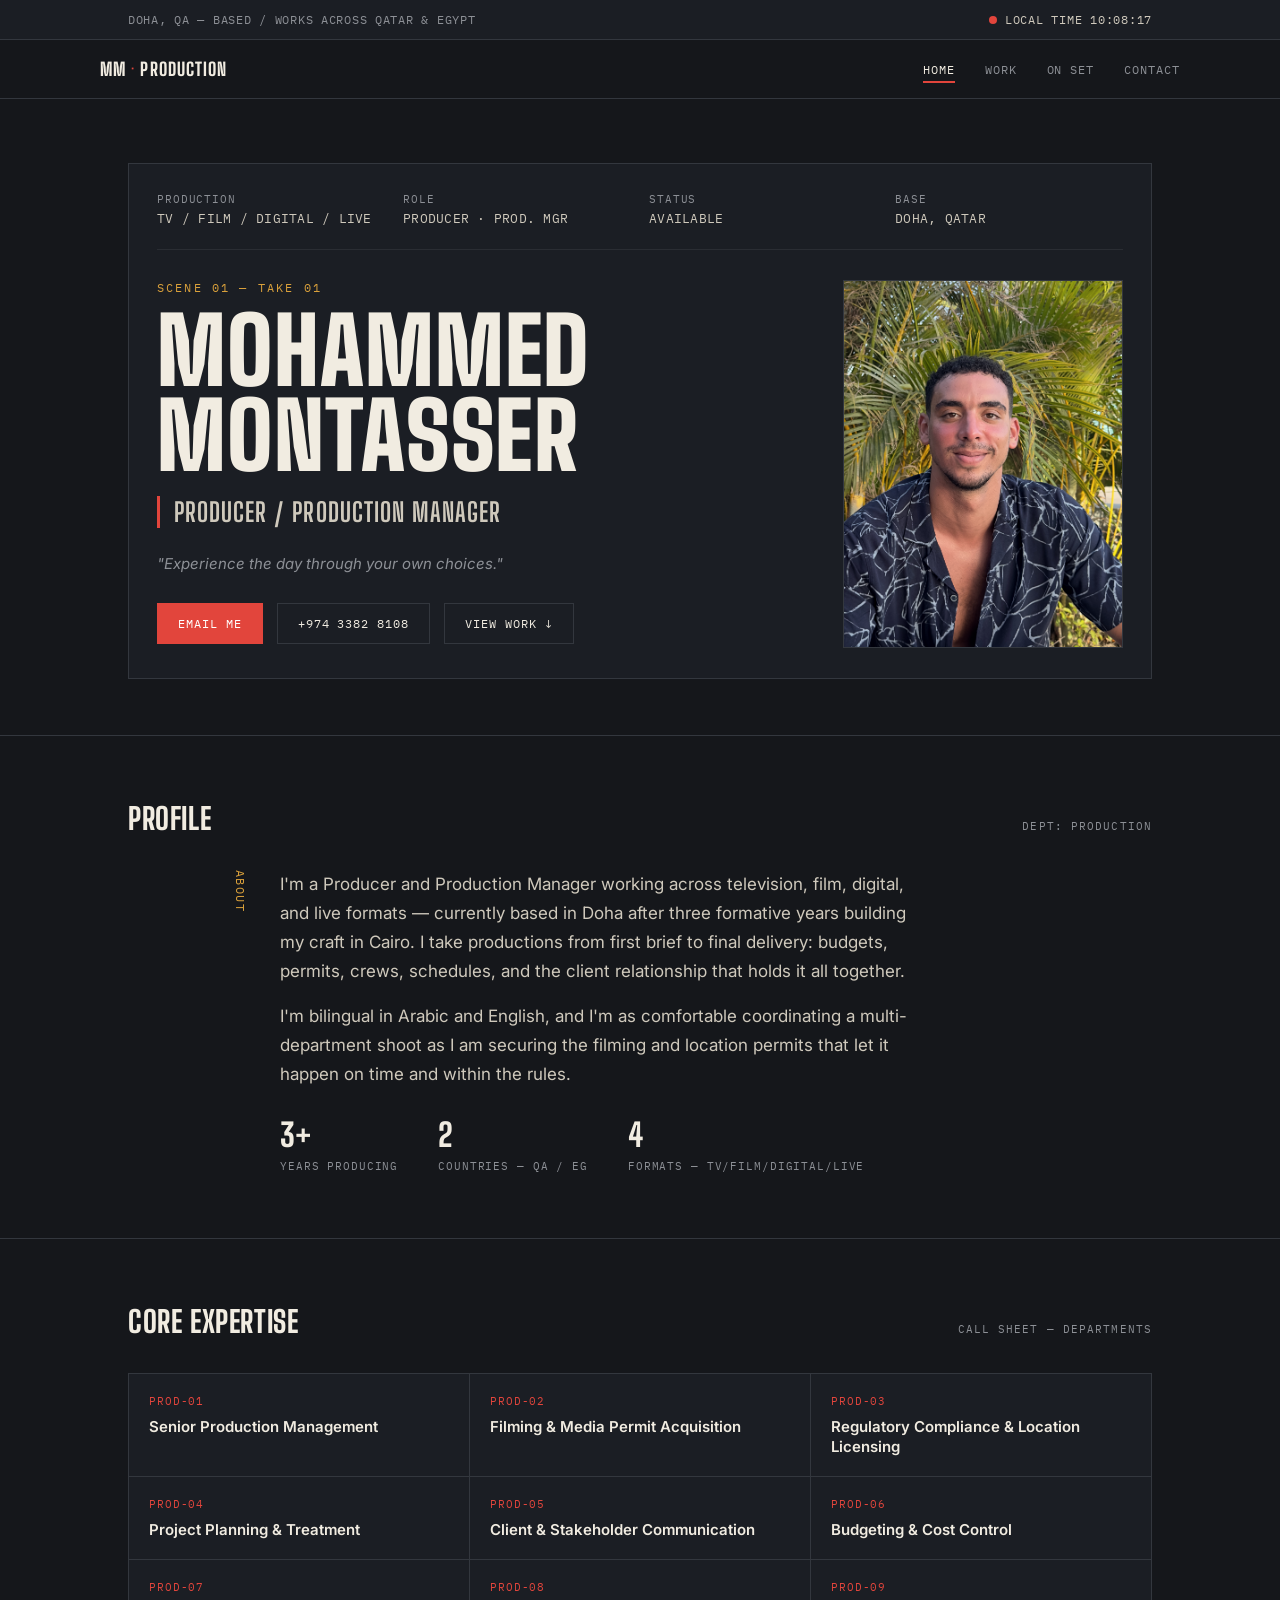
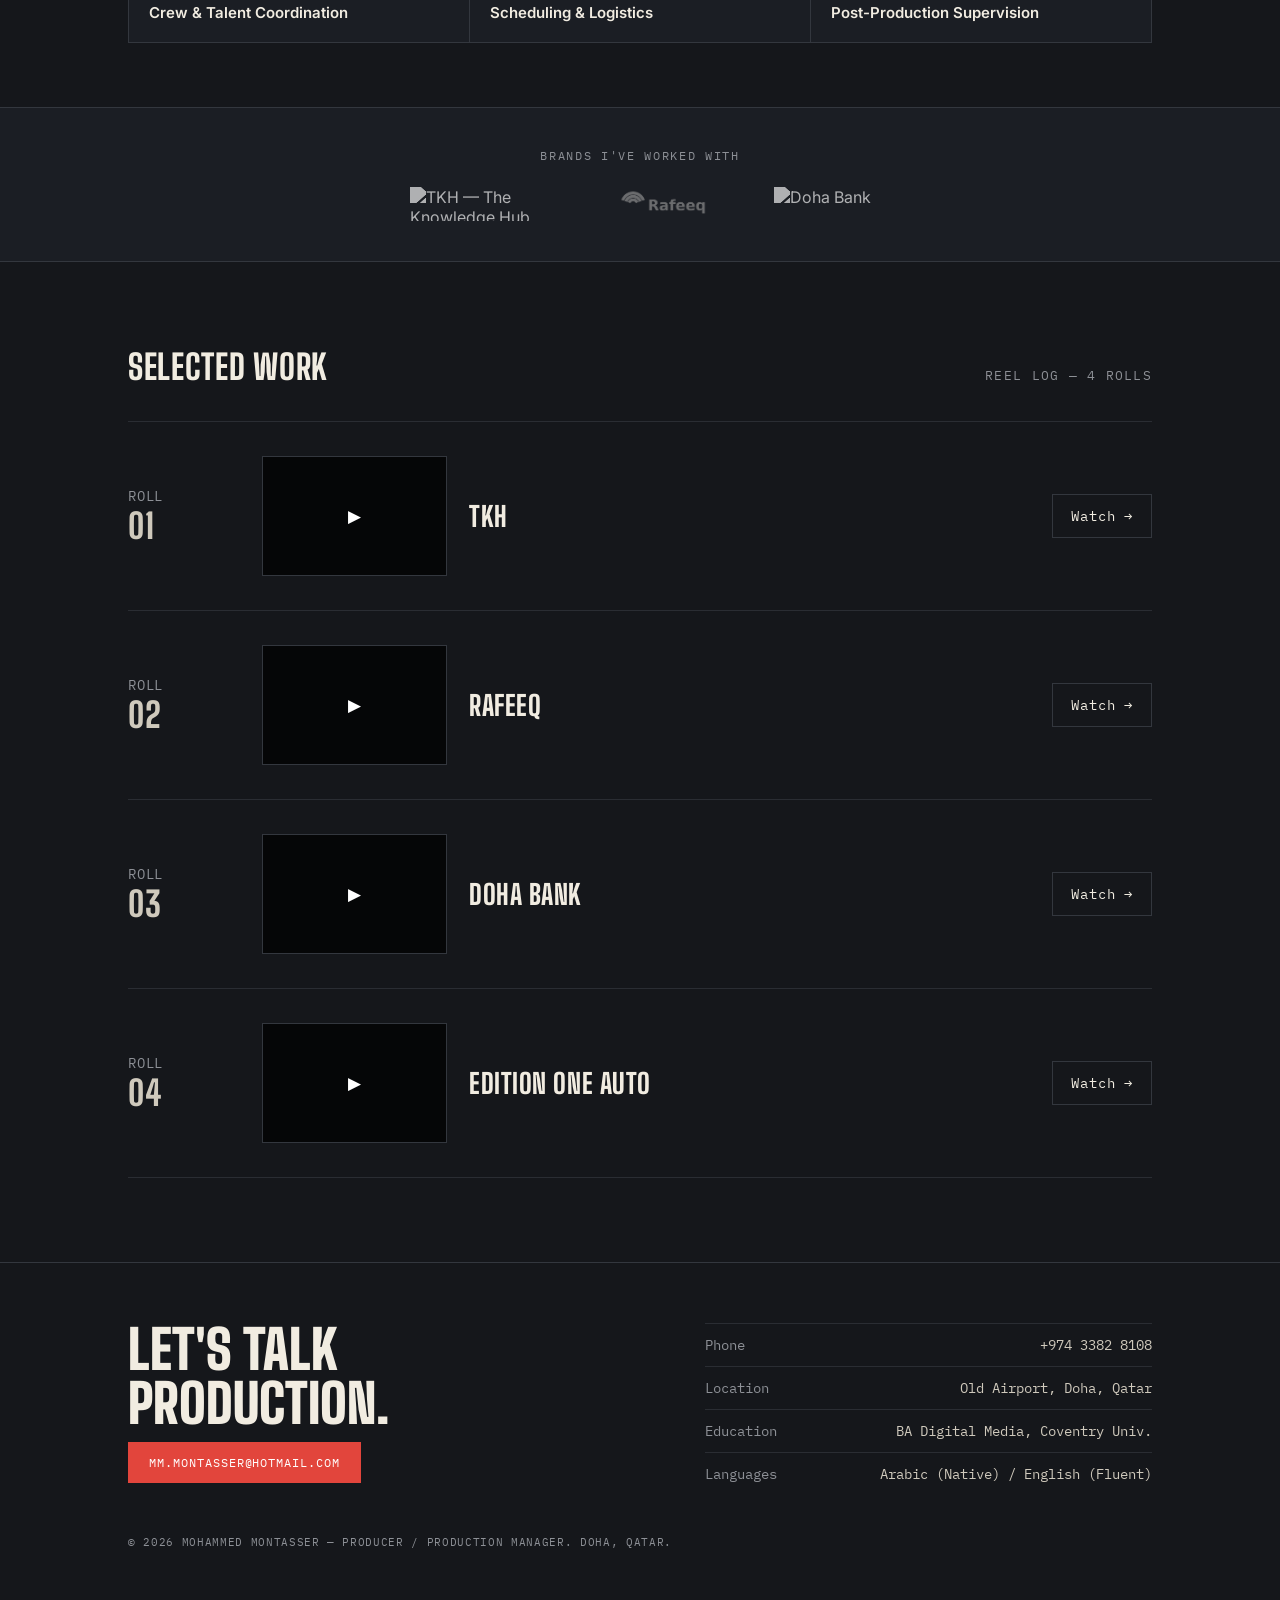
==== commit 0d3d743a: "Add files via upload" ====
--- a/index.html
+++ b/index.html
@@ -118,7 +118,7 @@
     <div class="wrap">
       <div class="section-head">
         <h2>Selected Work</h2>
-        <span class="section-tag">REEL LOG — 3 ROLLS</span>
+        <span class="section-tag">REEL LOG — 4 ROLLS</span>
       </div>
       <div class="work-list">
         <div class="work-item">
@@ -153,6 +153,17 @@
             <p class="work-title">Doha Bank</p>
           </div>
           <button type="button" class="work-link work-play-trigger" data-video="videos/doha-bank.mp4" data-title="Doha Bank">Watch →</button>
+        </div>
+        <div class="work-item">
+          <div class="work-roll">ROLL<b>04</b></div>
+          <div class="work-info">
+            <button type="button" class="work-thumb" data-video="videos/edition-one-auto.mp4" data-title="Edition One Auto" aria-label="Play Edition One Auto reel">
+              <video class="work-thumb-video" src="videos/edition-one-auto.mp4" muted loop playsinline autoplay preload="metadata"></video>
+              <span class="work-thumb-play" aria-hidden="true">▶</span>
+            </button>
+            <p class="work-title">Edition One Auto</p>
+          </div>
+          <button type="button" class="work-link work-play-trigger" data-video="videos/edition-one-auto.mp4" data-title="Edition One Auto">Watch →</button>
         </div>
       </div>
 
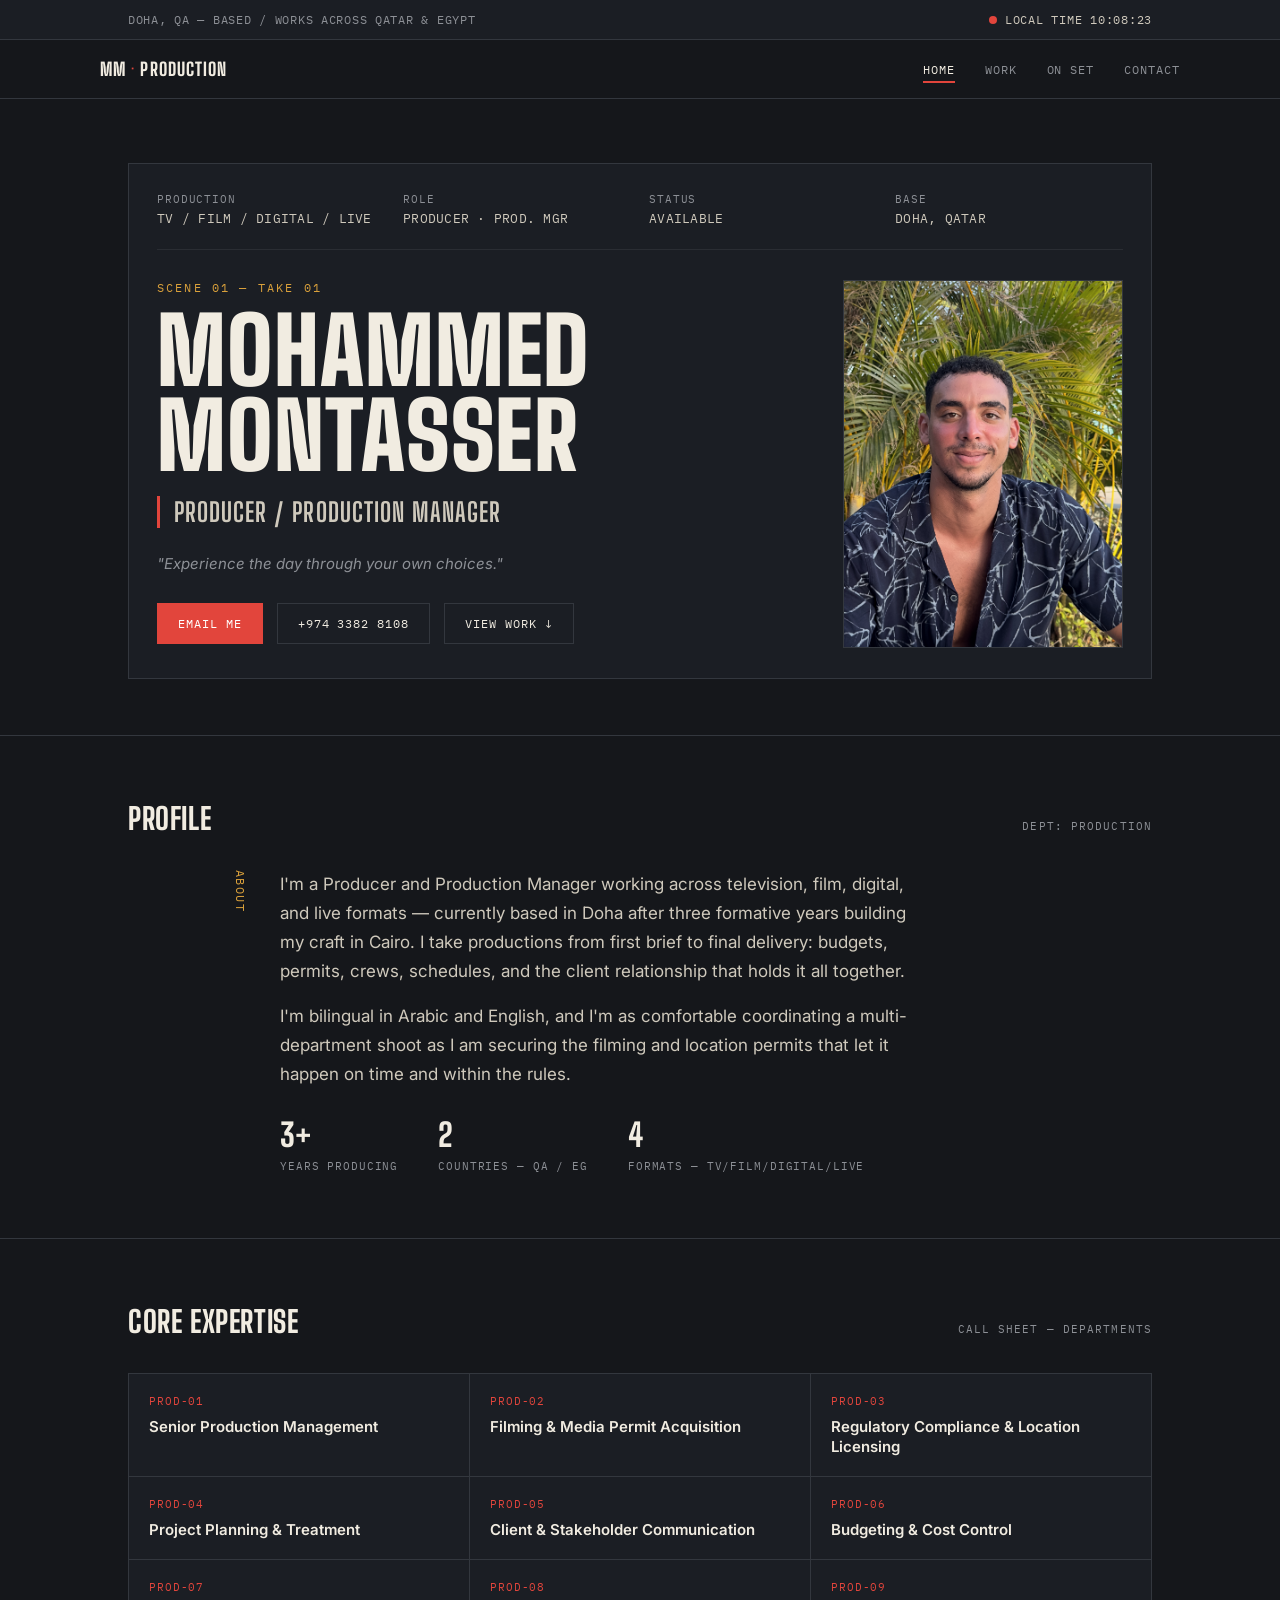
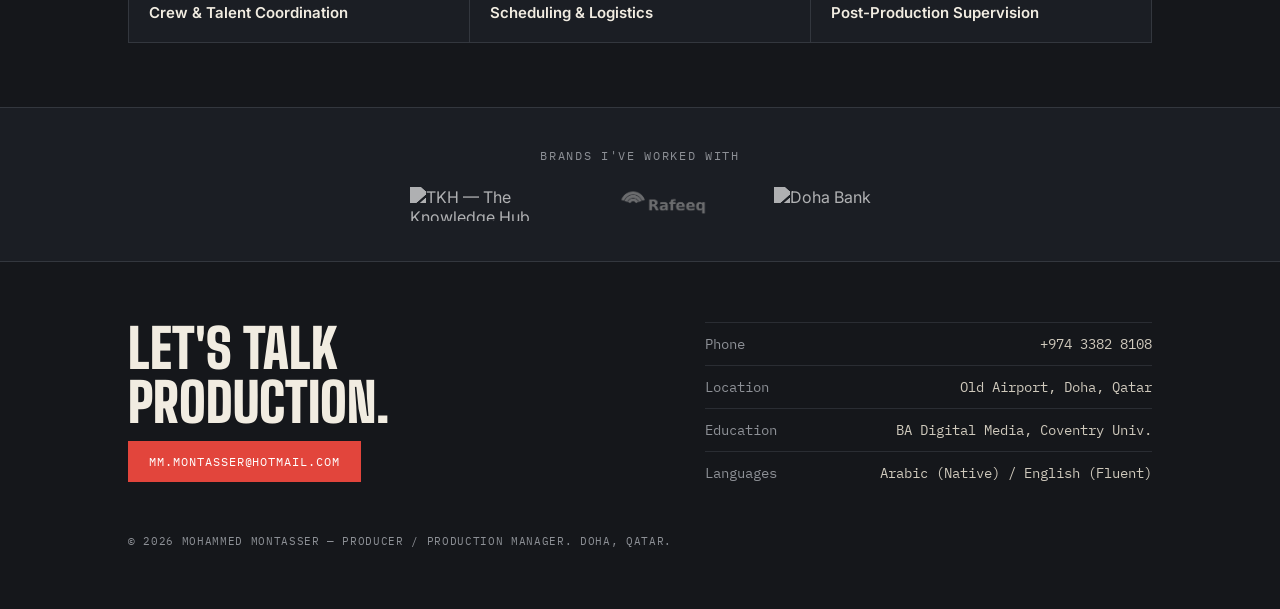
==== commit d9b93328: "Add files via upload" ====
--- a/index.html
+++ b/index.html
@@ -23,7 +23,7 @@
       <a class="brand" href="index.html">MM <span>·</span> PRODUCTION</a>
       <ul>
         <li><a href="index.html" class="active">Home</a></li>
-        <li><a href="index.html#work">Work</a></li>
+        <li><a href="work.html">Work</a></li>
         <li><a href="on-set.html">On Set</a></li>
         <li><a href="index.html#contact">Contact</a></li>
       </ul>
@@ -49,7 +49,7 @@
               <div class="hero-actions">
                 <a class="btn primary" href="mailto:mm.montasser@hotmail.com">Email Me</a>
                 <a class="btn" href="tel:+97433828108">+974 3382 8108</a>
-                <a class="btn" href="#work">View Work ↓</a>
+                <a class="btn" href="work.html">View Work ↓</a>
               </div>
             </div>
             <div class="slate-photo">
@@ -114,105 +114,6 @@
     </div>
   </section>
 
-  <section class="block" id="work">
-    <div class="wrap">
-      <div class="section-head">
-        <h2>Selected Work</h2>
-        <span class="section-tag">REEL LOG — 4 ROLLS</span>
-      </div>
-      <div class="work-list">
-        <div class="work-item">
-          <div class="work-roll">ROLL<b>01</b></div>
-          <div class="work-info">
-            <button type="button" class="work-thumb" data-video="videos/tkh.mp4" data-title="TKH" aria-label="Play TKH reel">
-              <video class="work-thumb-video" src="videos/tkh.mp4" muted loop playsinline autoplay preload="metadata"></video>
-              <span class="work-thumb-play" aria-hidden="true">▶</span>
-            </button>
-            <p class="work-title">TKH</p>
-          </div>
-          <button type="button" class="work-link work-play-trigger" data-video="videos/tkh.mp4" data-title="TKH">Watch →</button>
-        </div>
-        <div class="work-item">
-          <div class="work-roll">ROLL<b>02</b></div>
-          <div class="work-info">
-            <button type="button" class="work-thumb" data-video="videos/rafeeq.mp4" data-title="Rafeeq" aria-label="Play Rafeeq reel">
-              <video class="work-thumb-video" src="videos/rafeeq.mp4" muted loop playsinline autoplay preload="metadata"></video>
-              <span class="work-thumb-play" aria-hidden="true">▶</span>
-            </button>
-            <p class="work-title">Rafeeq</p>
-          </div>
-          <button type="button" class="work-link work-play-trigger" data-video="videos/rafeeq.mp4" data-title="Rafeeq">Watch →</button>
-        </div>
-        <div class="work-item">
-          <div class="work-roll">ROLL<b>03</b></div>
-          <div class="work-info">
-            <button type="button" class="work-thumb" data-video="videos/doha-bank.mp4" data-title="Doha Bank" aria-label="Play Doha Bank reel">
-              <video class="work-thumb-video" src="videos/doha-bank.mp4" muted loop playsinline autoplay preload="metadata"></video>
-              <span class="work-thumb-play" aria-hidden="true">▶</span>
-            </button>
-            <p class="work-title">Doha Bank</p>
-          </div>
-          <button type="button" class="work-link work-play-trigger" data-video="videos/doha-bank.mp4" data-title="Doha Bank">Watch →</button>
-        </div>
-        <div class="work-item">
-          <div class="work-roll">ROLL<b>04</b></div>
-          <div class="work-info">
-            <button type="button" class="work-thumb" data-video="videos/edition-one-auto.mp4" data-title="Edition One Auto" aria-label="Play Edition One Auto reel">
-              <video class="work-thumb-video" src="videos/edition-one-auto.mp4" muted loop playsinline autoplay preload="metadata"></video>
-              <span class="work-thumb-play" aria-hidden="true">▶</span>
-            </button>
-            <p class="work-title">Edition One Auto</p>
-          </div>
-          <button type="button" class="work-link work-play-trigger" data-video="videos/edition-one-auto.mp4" data-title="Edition One Auto">Watch →</button>
-        </div>
-      </div>
-
-      <!-- Video lightbox: opened when a work reel thumbnail/button is clicked -->
-      <div class="video-lightbox" id="videoLightbox">
-        <button type="button" class="lightbox-close" id="lightboxClose" aria-label="Close video">×</button>
-        <div class="lightbox-inner">
-          <p class="lightbox-title" id="lightboxTitle"></p>
-          <video id="lightboxVideo" controls playsinline></video>
-        </div>
-      </div>
-
-      <script>
-        (function(){
-          var lightbox = document.getElementById('videoLightbox');
-          var video = document.getElementById('lightboxVideo');
-          var titleEl = document.getElementById('lightboxTitle');
-          var closeBtn = document.getElementById('lightboxClose');
-
-          document.querySelectorAll('[data-video]').forEach(function(el){
-            el.addEventListener('click', function(){
-              video.src = el.getAttribute('data-video');
-              titleEl.textContent = el.getAttribute('data-title') || '';
-              lightbox.classList.add('open');
-              document.body.classList.add('lightbox-locked');
-              video.play();
-            });
-          });
-
-          function closeLightbox(){
-            video.pause();
-            video.removeAttribute('src');
-            video.load();
-            lightbox.classList.remove('open');
-            document.body.classList.remove('lightbox-locked');
-          }
-
-          closeBtn.addEventListener('click', closeLightbox);
-          lightbox.addEventListener('click', function(e){
-            if (e.target === lightbox) closeLightbox();
-          });
-          document.addEventListener('keydown', function(e){
-            if (e.key === 'Escape') closeLightbox();
-          });
-        })();
-      </script>
-    </div>
-  </section>
-
   <footer id="contact">
     <div class="wrap">
       <div class="contact-grid">
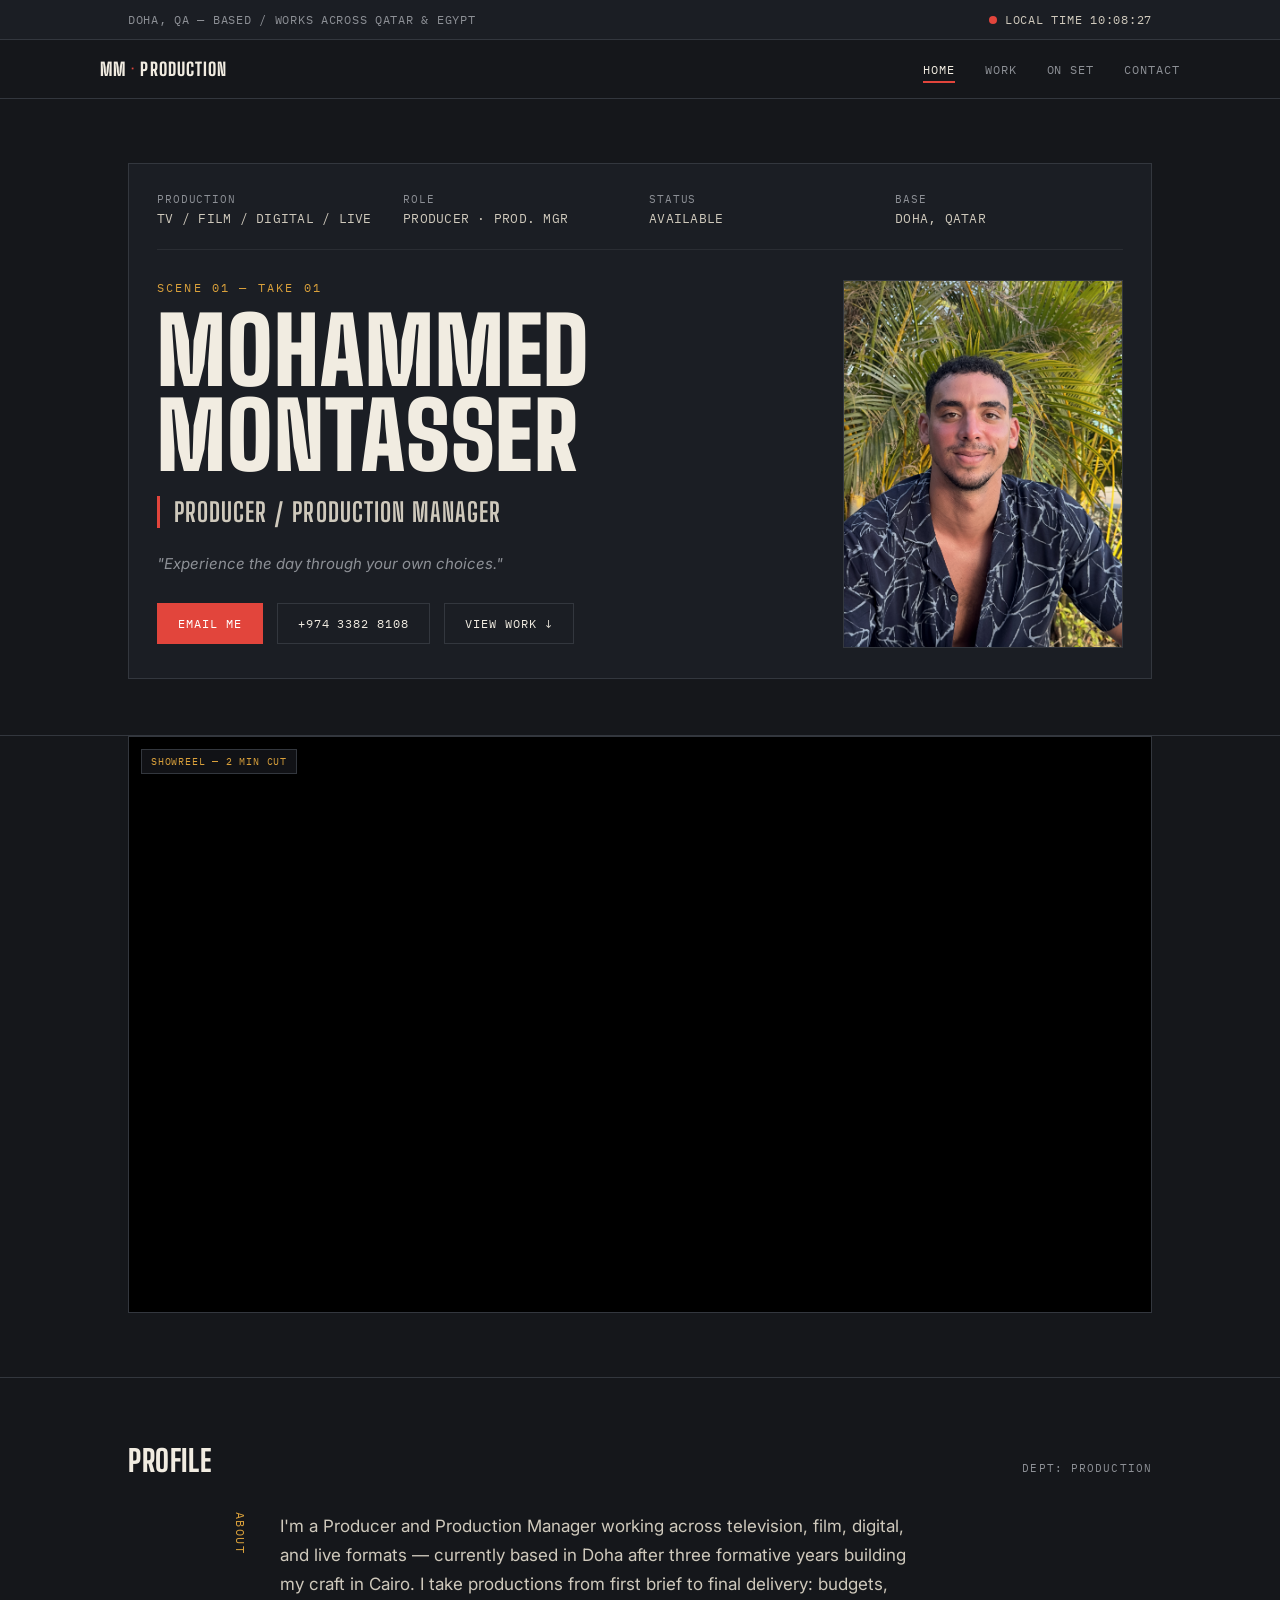
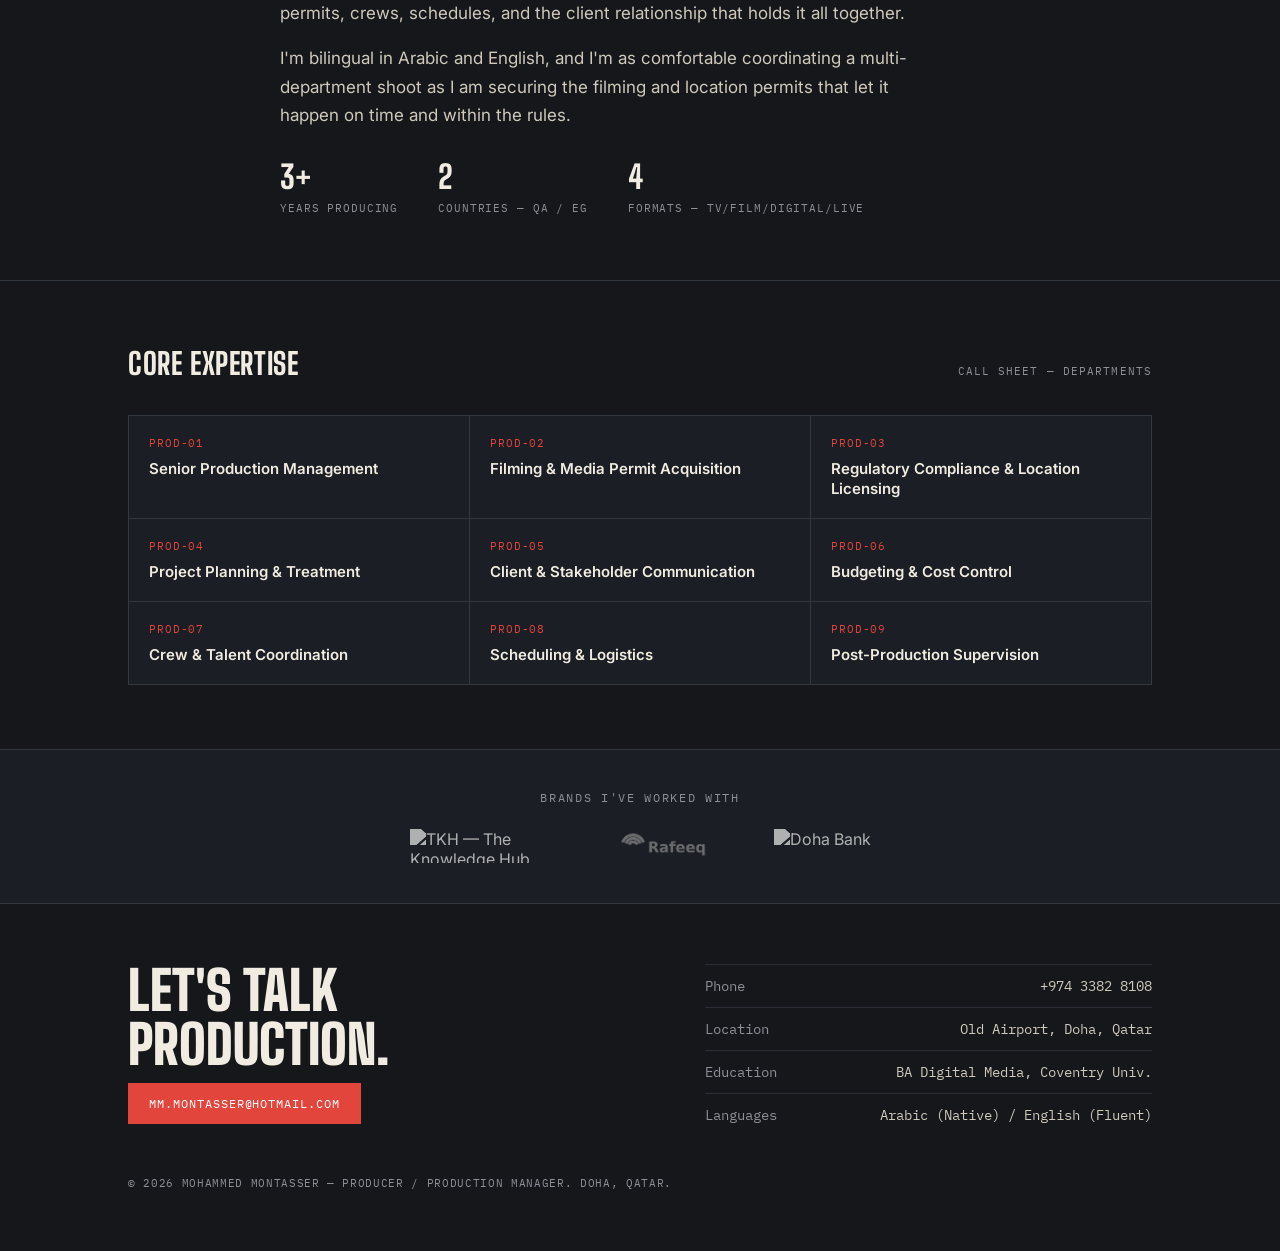
==== commit c4e84a71: "Add files via upload" ====
--- a/index.html
+++ b/index.html
@@ -61,6 +61,15 @@
       </div>
     </div>
   </header>
+
+  <section class="intro-reel">
+    <div class="wrap">
+      <div class="intro-reel-frame">
+        <span class="frame-tag">SHOWREEL — 2 MIN CUT</span>
+        <video src="videos/trailer.mp4" autoplay muted loop playsinline preload="metadata"></video>
+      </div>
+    </div>
+  </section>
 
   <section class="block" id="about">
     <div class="wrap">
--- a/styles.css
+++ b/styles.css
@@ -626,6 +626,24 @@
   .frame.reverse .frame-text{ order: initial; }
 }
 
+/* ---------- intro reel (hero showreel) ---------- */
+.intro-reel{
+  padding: 0 0 64px;
+  border-bottom: 1px solid var(--line);
+}
+.intro-reel-frame{
+  position: relative;
+  border: 1px solid var(--line);
+  background: #000;
+  overflow: hidden;
+}
+.intro-reel-frame video{
+  width: 100%;
+  aspect-ratio: 16/9;
+  object-fit: cover;
+  display: block;
+}
+
 /* ---------- trusted-by logo strip ---------- */
 .logo-strip{
   padding: 40px 0;
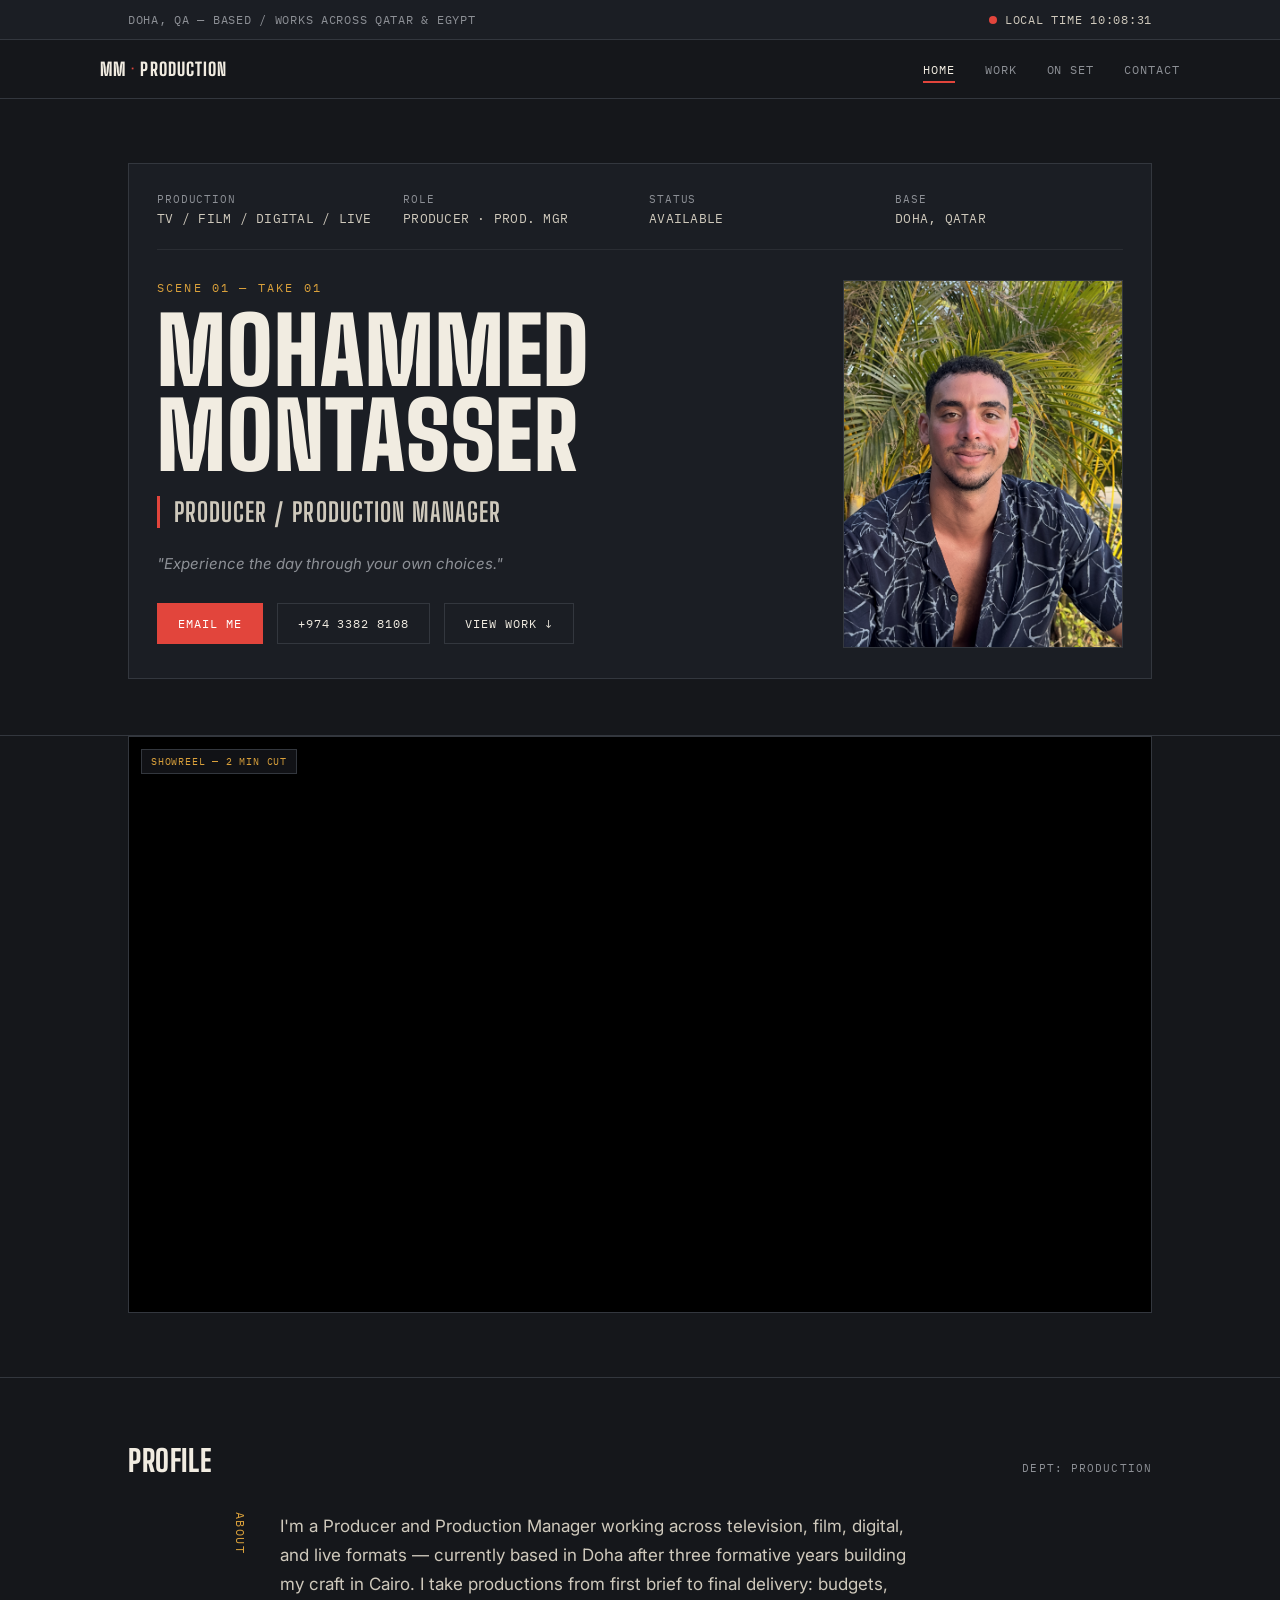
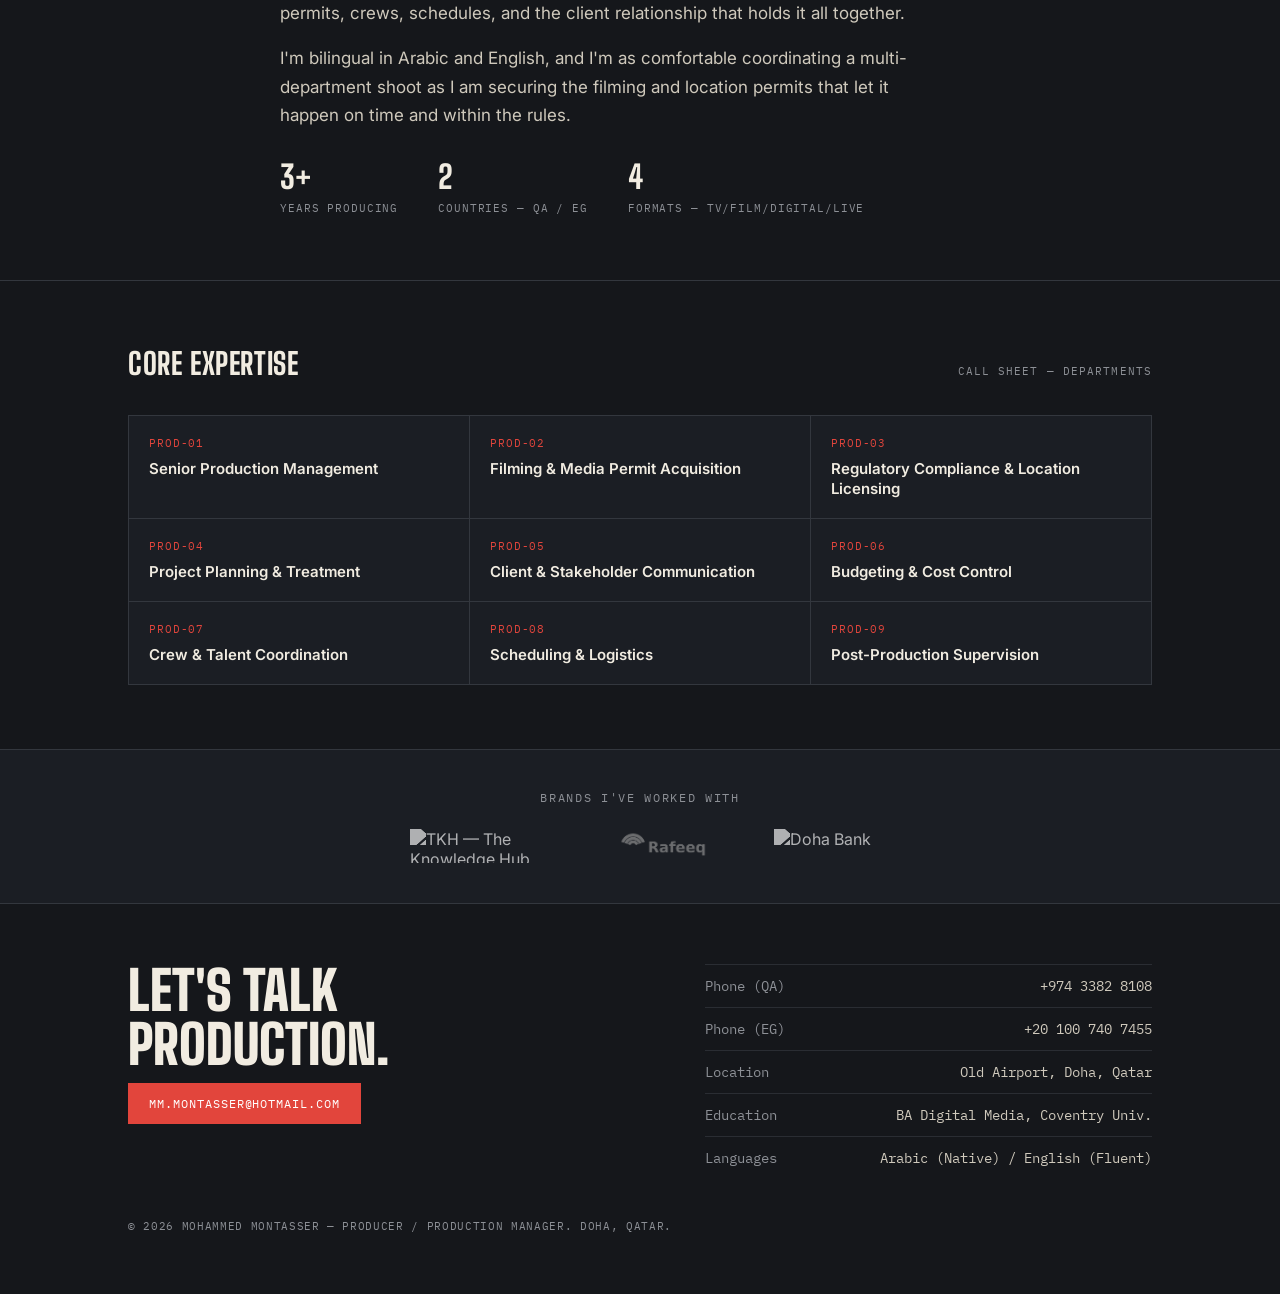
==== commit 96e3d917: "Add files via upload" ====
--- a/index.html
+++ b/index.html
@@ -131,7 +131,8 @@
           <a class="btn primary" href="mailto:mm.montasser@hotmail.com">mm.montasser@hotmail.com</a>
         </div>
         <ul class="contact-list">
-          <li><span>Phone</span><a href="tel:+97433828108">+974 3382 8108</a></li>
+          <li><span>Phone (QA)</span><a href="tel:+97433828108">+974 3382 8108</a></li>
+          <li><span>Phone (EG)</span><a href="tel:+201007407455">+20 100 740 7455</a></li>
           <li><span>Location</span><span>Old Airport, Doha, Qatar</span></li>
           <li><span>Education</span><span>BA Digital Media, Coventry Univ.</span></li>
           <li><span>Languages</span><span>Arabic (Native) / English (Fluent)</span></li>
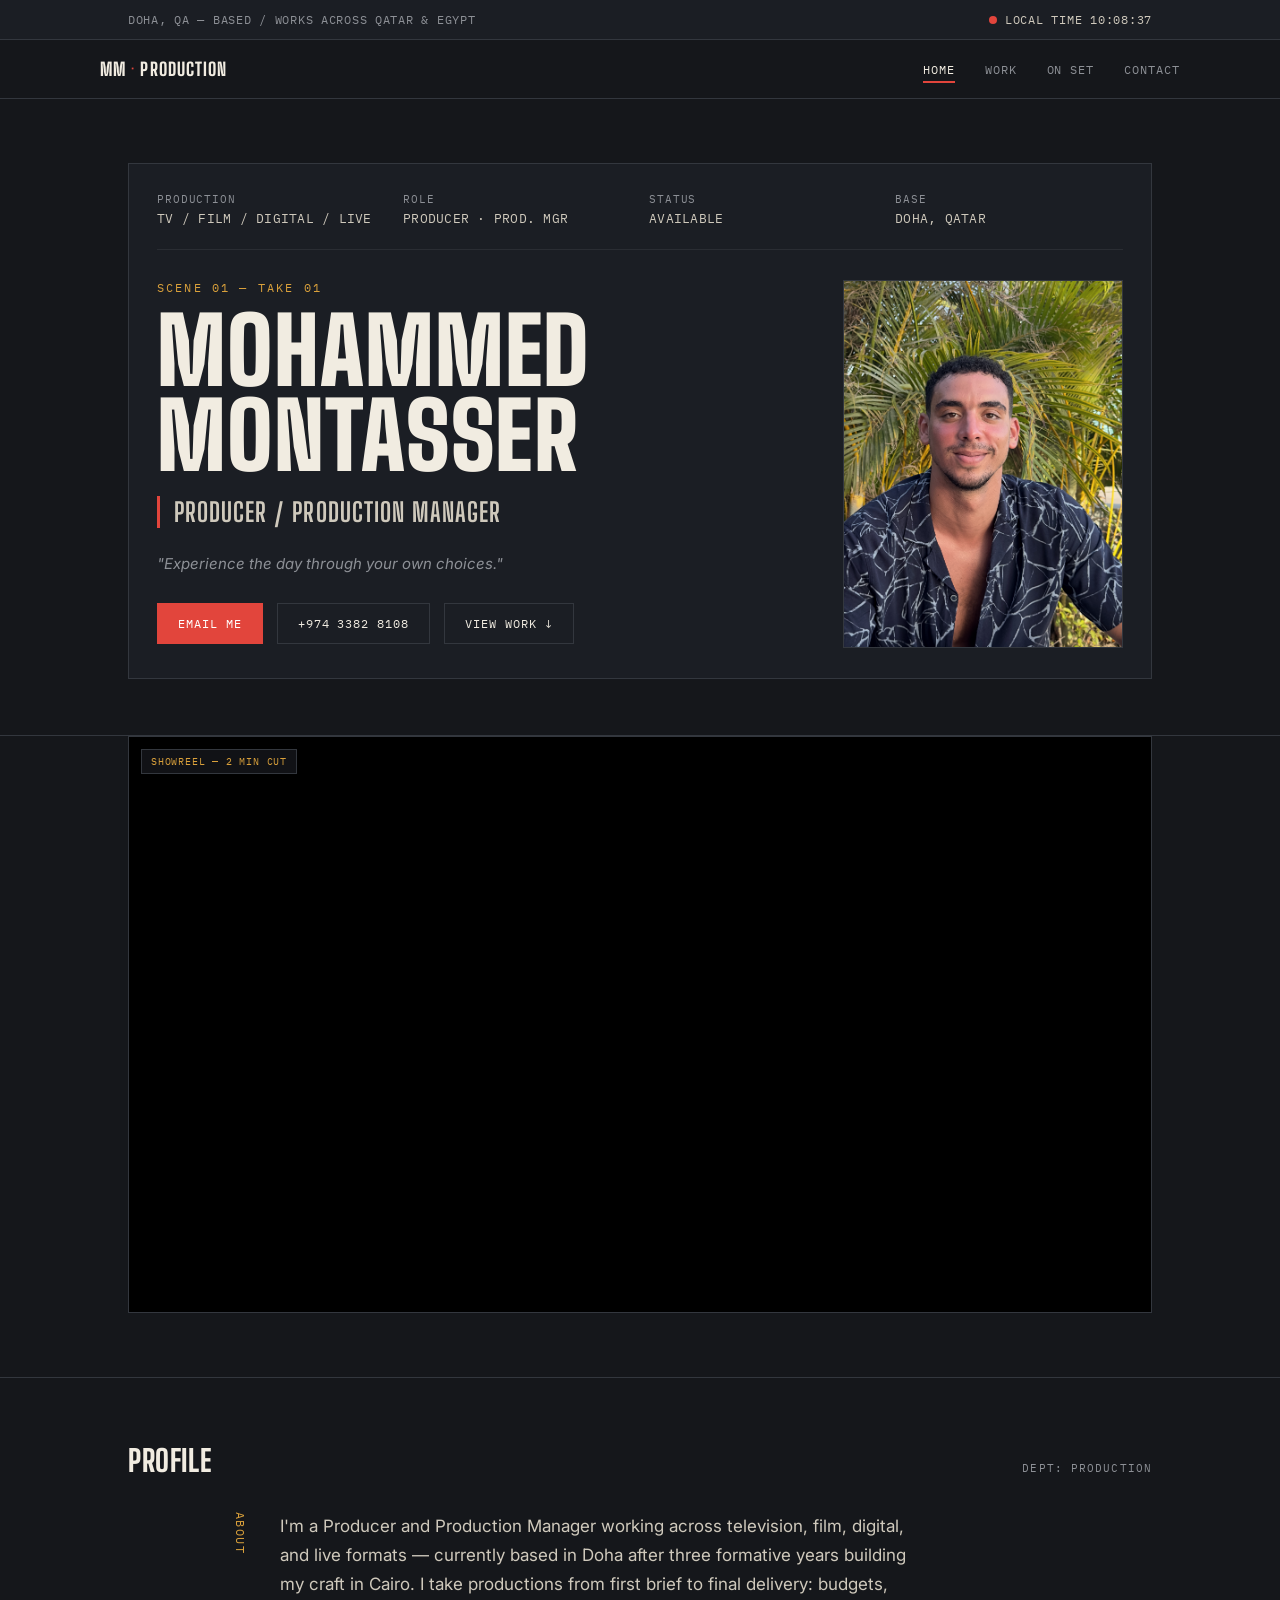
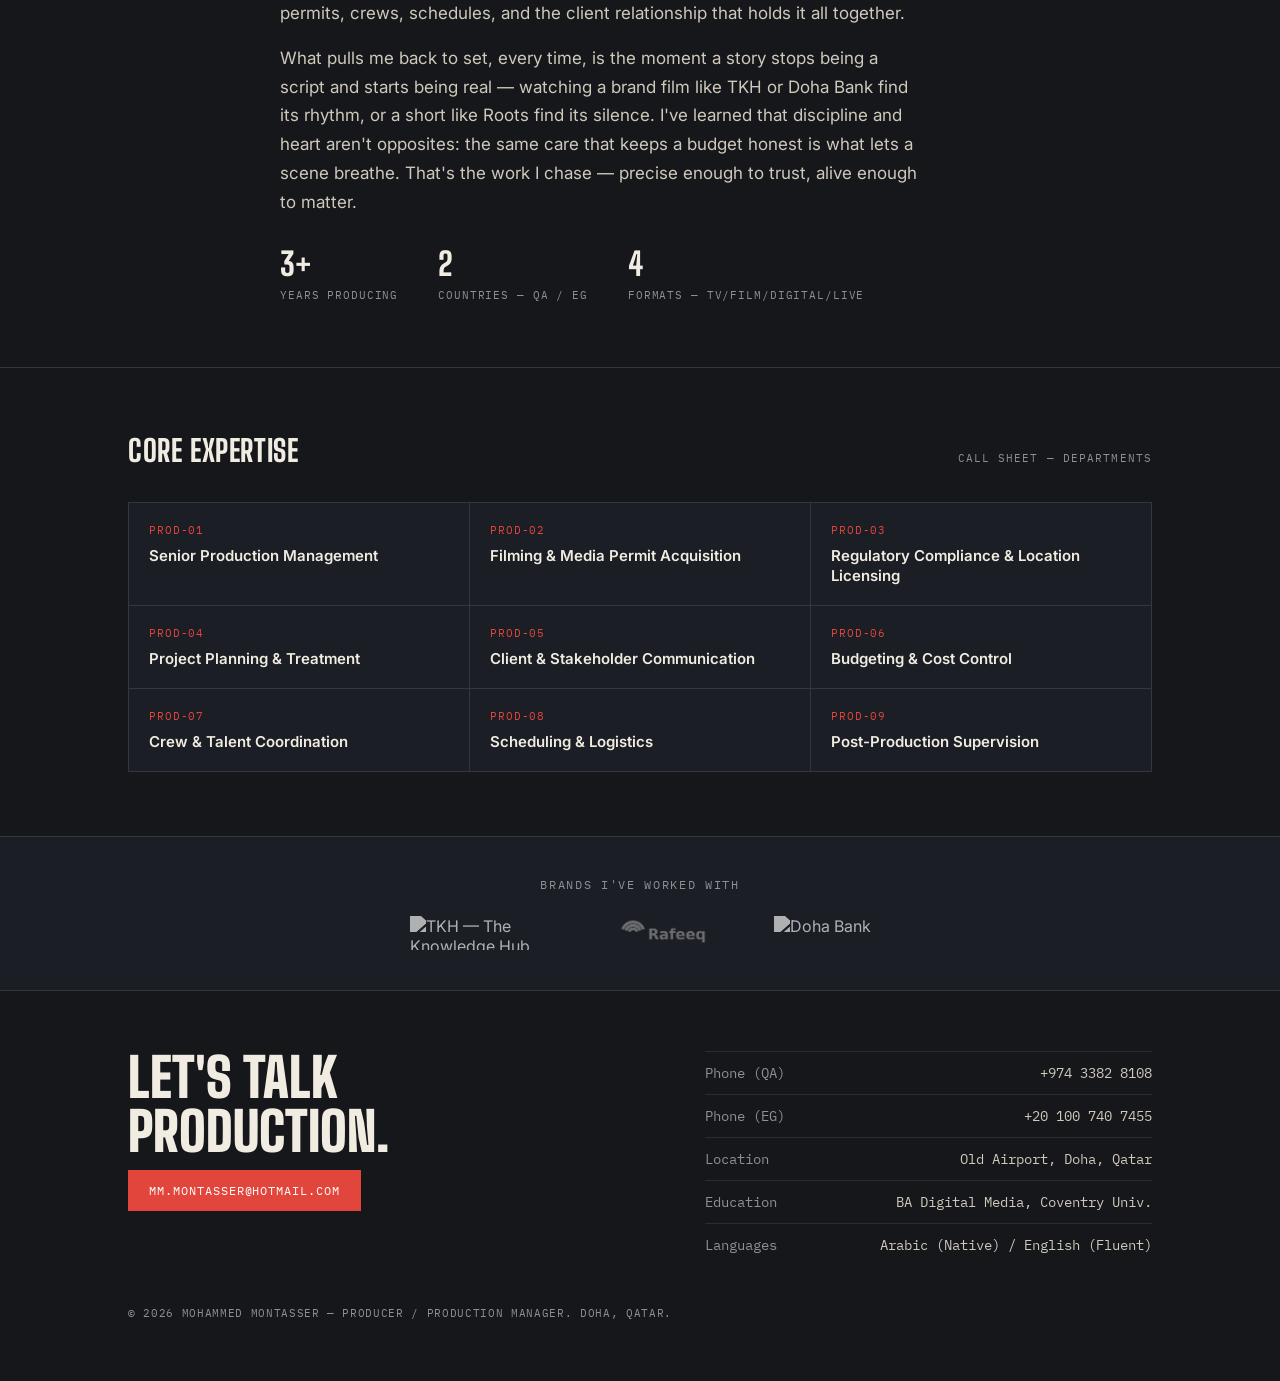
==== commit 90a659a0: "Add files via upload" ====
--- a/index.html
+++ b/index.html
@@ -81,7 +81,7 @@
         <div class="about-label">ABOUT</div>
         <div>
           <p>I'm a Producer and Production Manager working across television, film, digital, and live formats — currently based in Doha after three formative years building my craft in Cairo. I take productions from first brief to final delivery: budgets, permits, crews, schedules, and the client relationship that holds it all together.</p>
-          <p>I'm bilingual in Arabic and English, and I'm as comfortable coordinating a multi-department shoot as I am securing the filming and location permits that let it happen on time and within the rules.</p>
+          <p>What pulls me back to set, every time, is the moment a story stops being a script and starts being real — watching a brand film like TKH or Doha Bank find its rhythm, or a short like Roots find its silence. I've learned that discipline and heart aren't opposites: the same care that keeps a budget honest is what lets a scene breathe. That's the work I chase — precise enough to trust, alive enough to matter.</p>
           <div class="about-stats">
             <div class="stat"><b>3+</b><span>Years Producing</span></div>
             <div class="stat"><b>2</b><span>Countries — QA / EG</span></div>
